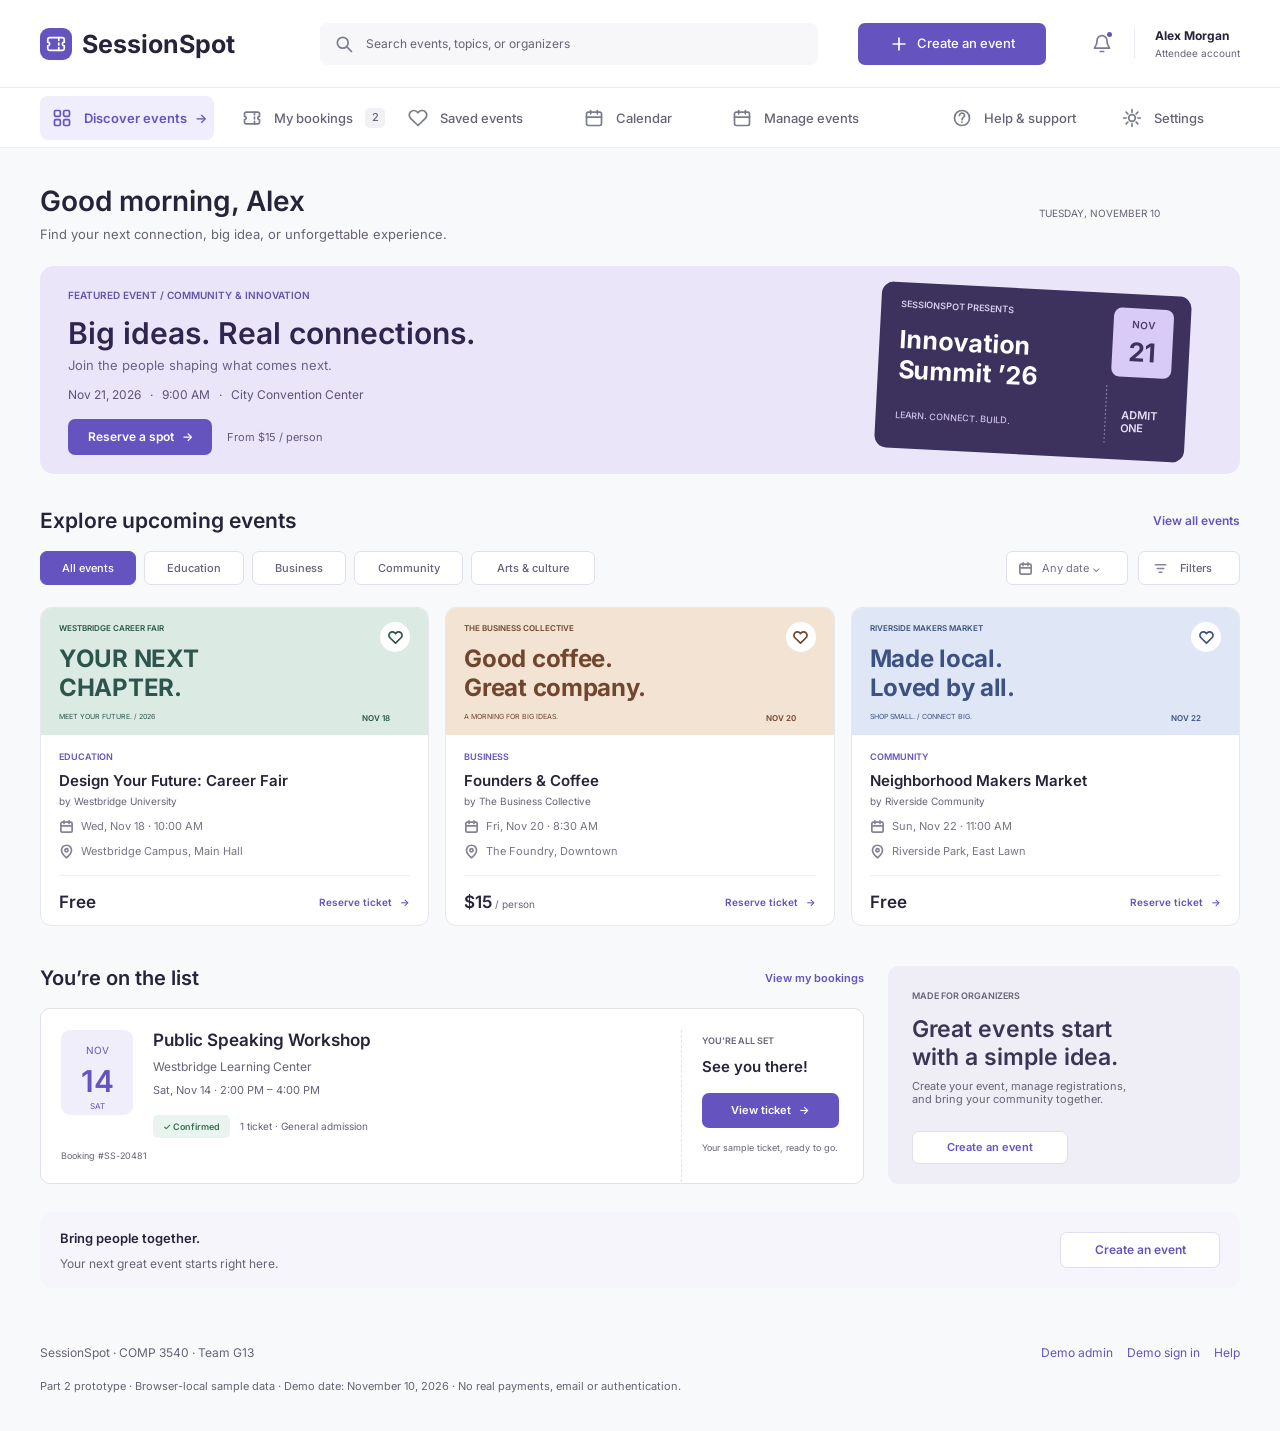
==== index.html @ a62e7b7b "Initial SessionSpot UI and backend development" ====
<!doctype html>
<html lang="en">
  <head>
    <meta charset="utf-8" />
    <meta name="viewport" content="width=device-width, initial-scale=1" />
    <meta
      name="description"
      content="SessionSpot — discover events and try a browser-local university ticket booking prototype."
    />
    <title>Discover events | SessionSpot</title>
    <link rel="icon" type="image/svg+xml" href="assets/icon.svg" />
    <link
      rel="preload"
      href="assets/fonts/InterVariable.ttf"
      as="font"
      type="font/ttf"
      crossorigin
    />
    <link rel="stylesheet" href="css/style.css" />
    <link rel="stylesheet" href="css/figma.css?v=b4d6a79280" />
    <script defer src="js/form-guard.js?v=d79fb3a354"></script>
    <script type="module" src="js/app.js?v=08b46b5db8"></script>
  </head>
  <body data-figma-node="2:2" data-page="index">
    <a class="skip" href="#main">Skip to main content</a>
    <header class="topbar discover-header">
      <a class="logo" href="index.html" aria-label="SessionSpot home"
        ><span class="brand-tile"
          ><img
            src="assets/figma/e0a44.svg"
            alt=""
            width="22"
            height="22" /></span
        >SessionSpot</a
      >
      <form class="searchbox" action="index.html" role="search">
        <img
          class="icon figma-icon"
          src="assets/figma/db137.svg"
          alt=""
          width="20"
          height="20"
          aria-hidden="true"
        /><label class="sr-only" for="global-search"
          >Search events, topics, or organizers</label
        ><input
          id="global-search"
          name="q"
          type="search"
          placeholder="Search events, topics, or organizers"
        /><button class="sr-only" type="submit">Search events</button>
      </form>
      <div class="top-actions">
        <a class="btn" href="create-event.html"
          ><img
            class="icon figma-icon"
            src="assets/figma/8f002.svg"
            alt=""
            width="20"
            height="20"
            aria-hidden="true"
          />Create an event</a
        ><button
          class="icon-btn"
          type="button"
          data-notifications
          aria-label="Notifications"
        >
          <img
            class="icon figma-icon"
            src="assets/figma/16298.svg"
            alt=""
            width="20"
            height="20"
            aria-hidden="true"
          /></button
        ><a class="account" href="profile.html"
          ><span class="avatar" aria-hidden="true">AM</span
          ><span class="account-text"
            ><strong data-profile-name>Alex Morgan</strong
            ><small>Personal account</small></span
          ><span class="sr-only">My profile</span></a
        >
      </div>
    </header>
    <nav class="discover-nav" aria-label="Main navigation">
      <a class="nav-link active" href="index.html" aria-current="page"
        ><img
          class="icon figma-icon"
          src="assets/figma/12b0c.svg"
          alt=""
          width="20"
          height="20"
          aria-hidden="true"
        /><span
          >Discover events
          <span class="direction-arrow" aria-hidden="true">→</span></span
        ></a
      ><a class="nav-link" href="my-bookings.html"
        ><img
          class="icon figma-icon"
          src="assets/figma/bbef8.svg"
          alt=""
          width="20"
          height="20"
          aria-hidden="true"
        /><span>My bookings</span
        ><span class="badge" data-booking-count>2</span></a
      ><a class="nav-link" href="index.html?view=saved"
        ><img
          class="icon figma-icon"
          src="assets/figma/31764.svg"
          alt=""
          width="20"
          height="20"
          aria-hidden="true"
        /><span>Saved events</span></a
      ><a class="nav-link" href="index.html?view=calendar"
        ><img
          class="icon figma-icon"
          src="assets/figma/52c20.svg"
          alt=""
          width="20"
          height="20"
          aria-hidden="true"
        /><span>Calendar</span></a
      ><a class="nav-link" href="dashboard.html"
        ><img
          class="icon figma-icon"
          src="assets/figma/52c20.svg"
          alt=""
          width="20"
          height="20"
          aria-hidden="true"
        /><span>Manage events</span></a
      ><span class="push"></span
      ><a class="nav-link" href="help.html"
        ><img
          class="icon figma-icon"
          src="assets/figma/ae7b9.svg"
          alt=""
          width="20"
          height="20"
          aria-hidden="true"
        /><span>Help & support</span></a
      ><a class="nav-link" href="profile.html"
        ><img
          class="icon figma-icon"
          src="assets/figma/98517.svg"
          alt=""
          width="20"
          height="20"
          aria-hidden="true"
        /><span>Settings</span></a
      >
    </nav>
    <main id="main" tabindex="-1" class="discover-main">
      <div class="row between greeting">
        <div>
          <h1>Good morning, <span data-first-name>Alex</span></h1>
          <p class="subtitle">
            Find your next connection, big idea, or unforgettable experience.
          </p>
        </div>
        <span class="greeting-date">Tuesday, November 10</span>
      </div>
      <section class="feature" aria-labelledby="featured-heading">
        <div>
          <div class="eyebrow">Featured event / Community & innovation</div>
          <h2 id="featured-heading">Big ideas. Real connections.</h2>
          <p>Join the people shaping what comes next.</p>
          <p class="feature-meta">
            Nov 21, 2026 &nbsp; · &nbsp; 9:00 AM &nbsp; · &nbsp; City Convention
            Center
          </p>
          <div class="row">
            <a class="btn" href="reserve.html?event=summit"
              >Reserve a spot
              <span class="direction-arrow" aria-hidden="true">→</span></a
            ><span class="small muted">From $15 / person</span>
          </div>
        </div>
        <div
          class="ticket-art"
          role="img"
          aria-label="Illustrated Innovation Summit ticket, November 21"
        >
          <div class="art-label">SESSIONSPOT PRESENTS</div>
          <h3>Innovation<br />Summit ’26</h3>
          <div class="date-block">NOV<strong>21</strong></div>
          <div class="art-footer">LEARN. CONNECT. BUILD.</div>
          <div class="admit">ADMIT<br />ONE</div>
        </div>
      </section>
      <section id="explore" aria-labelledby="explore-heading">
        <div class="section-heading">
          <h2 id="explore-heading">Explore upcoming events</h2>
          <button class="text-button" type="button" id="view-all-events">
            View all events
          </button>
        </div>
        <div class="filterbar">
          <div class="pills" role="group" aria-label="Event category">
            <button
              class="pill active"
              type="button"
              data-category=""
              aria-pressed="true"
            >
              All events</button
            ><button
              class="pill"
              type="button"
              data-category="Education"
              aria-pressed="false"
            >
              Education</button
            ><button
              class="pill"
              type="button"
              data-category="Business"
              aria-pressed="false"
            >
              Business</button
            ><button
              class="pill"
              type="button"
              data-category="Community"
              aria-pressed="false"
            >
              Community</button
            ><button
              class="pill"
              type="button"
              data-category="Arts & culture"
              aria-pressed="false"
            >
              Arts & culture
            </button>
          </div>
          <div class="right">
            <label class="date-wrap"
              ><img
                class="icon figma-icon"
                src="assets/figma/8cd04.svg"
                alt=""
                width="15"
                height="15"
                aria-hidden="true" /><span
                class="date-display"
                aria-hidden="true"
                >Any date ⌄</span
              ><span class="sr-only">Event date</span
              ><input
                class="date-filter"
                type="date"
                id="event-date"
                aria-label="Event date" /></label
            ><button
              class="pill row"
              id="filter-toggle"
              type="button"
              aria-expanded="false"
              aria-controls="extra-filters"
            >
              <img
                class="icon figma-icon"
                src="assets/figma/96e02.svg"
                alt=""
                width="15"
                height="15"
                aria-hidden="true"
              />Filters
            </button>
          </div>
        </div>
        <div id="extra-filters" class="notice row between" hidden>
          <label class="row small"
            >Price<select id="price-filter" class="filter-select">
              <option value="all">Any price</option>
              <option value="free">Free events</option>
              <option value="paid">Paid events</option>
            </select></label
          ><button type="button" class="text-button" id="reset-filters">
            Reset filters
          </button>
        </div>
        <p
          id="results-count"
          class="sr-only"
          role="status"
          aria-live="polite"
        ></p>
        <div class="event-grid" id="event-grid"></div>
        <div class="empty card" id="events-empty" hidden>
          <h3>No events found</h3>
          <p>Try another search, date or category.</p>
          <button class="btn secondary" id="empty-reset" type="button">
            Reset filters
          </button>
        </div>
      </section>
      <div class="discovery-bottom">
        <section>
          <div class="section-heading">
            <h2>You’re on the list</h2>
            <a href="my-bookings.html">View my bookings</a>
          </div>
          <div id="booking-preview"></div>
        </section>
        <aside class="organizer-cta">
          <div class="eyebrow">Made for organizers</div>
          <h2>Great events start<br />with a simple idea.</h2>
          <p>
            Create your event, manage registrations,<br />and bring your
            community together.
          </p>
          <a class="btn secondary" href="create-event.html">Create an event</a>
        </aside>
      </div>
      <div class="bottom-banner">
        <div>
          <h3>Bring people together.</h3>
          <p>Your next great event starts right here.</p>
        </div>
        <a class="btn secondary" href="create-event.html">Create an event</a>
      </div>
      <footer class="page-footer">
        <div class="row between">
          <span>SessionSpot · COMP 3540 · Team G13</span
          ><span
            ><a href="admin.html">Demo admin</a
            ><a href="login.html">Demo sign in</a
            ><a href="help.html">Help</a></span
          >
        </div>
        <p class="prototype">
          Part 2 prototype · Browser-local sample data · Demo date: November 10,
          2026 · No real payments, email or authentication.
        </p>
      </footer>
    </main>
    <noscript
      ><p class="noscript">
        Enable JavaScript to use the sample event and booking interactions. Page
        navigation remains available.
      </p></noscript
    >
    <div class="toast" id="toast" role="status" aria-live="polite" hidden></div>
    <dialog class="dialog" id="action-dialog" aria-labelledby="dialog-title">
      <h2 id="dialog-title"></h2>
      <p id="dialog-message"></p>
      <div class="row">
        <button class="btn secondary" type="button" id="dialog-dismiss">
          Keep it</button
        ><button class="btn" type="button" id="dialog-confirm">Continue</button>
      </div>
    </dialog>
  </body>
</html>
---- css/style.css ----
/* SessionSpot base and responsive components. Exact Figma refinements: figma.css. */
:root {
  --plum: #3d315d;
  --primary: #6554c0;
  --primary-dark: #5140aa;
  --lavender: #eeeafa;
  --lavender-light: #f6f3fc;
  --bg: #f8f9fa;
  --surface: #fff;
  --text: #25243b;
  --muted: #716c81;
  --border: #e2deec;
  --success: #327552;
  --success-bg: #eaf4ef;
  --danger: #b7445a;
  --radius: 10px;
  --sidebar: 224px;
  --shadow: 0 2px 8px #30234504;
  --space: 24px;
  --font: Inter, Arial, Helvetica, sans-serif;
}
* {
  box-sizing: border-box;
}
html {
  scroll-behavior: smooth;
}
body {
  margin: 0;
  background: var(--bg);
  color: var(--text);
  font: 16px/1.5 var(--font);
}
button,
input,
select,
textarea {
  font: inherit;
}
button,
a,
input,
select,
textarea {
  -webkit-tap-highlight-color: transparent;
}
a {
  color: var(--primary);
  text-decoration: none;
}
a:hover {
  text-decoration: underline;
}
button {
  cursor: pointer;
}
button:disabled {
  cursor: not-allowed;
  opacity: 0.48;
}
button:focus-visible,
a:focus-visible,
input:focus-visible,
select:focus-visible,
textarea:focus-visible,
summary:focus-visible {
  outline: 3px solid #9788df;
  outline-offset: 3px;
}
button {
  color: inherit;
}
h1,
h2,
h3,
p {
  margin-top: 0;
}
h1 {
  font-size: 30px;
  line-height: 1.22;
  letter-spacing: -0.55px;
  margin-bottom: 8px;
}
h2 {
  font-size: 21px;
  line-height: 1.3;
  letter-spacing: -0.3px;
  margin-bottom: 6px;
}
h3 {
  font-size: 17px;
  line-height: 1.35;
  margin-bottom: 6px;
}
p {
  margin-bottom: 16px;
}
small,
.small {
  font-size: 12px;
}
.muted,
.subtitle {
  color: var(--muted);
}
.subtitle {
  font-size: 14px;
  margin: 0;
}
.eyebrow {
  font-size: 10px;
  font-weight: 600;
  text-transform: uppercase;
  line-height: 1.3;
}
.stack {
  display: grid;
  gap: 20px;
}
.row {
  display: flex;
  align-items: center;
  gap: 12px;
}
.between {
  justify-content: space-between;
}
.grow {
  flex: 1;
  min-width: 0;
}
.icon {
  display: inline-block;
  vertical-align: middle;
  flex-shrink: 0;
  fill: none;
  stroke: currentColor;
  stroke-width: 1.7;
  stroke-linecap: round;
  stroke-linejoin: round;
}
.logo {
  display: inline-flex;
  align-items: center;
  gap: 10px;
  color: var(--text);
  font-size: 26px;
  font-weight: 700;
  letter-spacing: -0.8px;
  white-space: nowrap;
}
.logo:hover {
  text-decoration: none;
}
.logo > img {
  width: 34px;
  height: 34px;
}
.btn {
  display: inline-flex;
  justify-content: center;
  align-items: center;
  gap: 8px;
  padding: 11px 20px;
  min-height: 42px;
  border: 1px solid transparent;
  border-radius: 7px;
  background: var(--primary);
  color: white;
  text-decoration: none;
  font-size: 13px;
  font-weight: 600;
  line-height: 1.4;
}
.btn:hover {
  background: var(--primary-dark);
  text-decoration: none;
}
.btn.secondary {
  color: var(--primary);
  background: white;
  border-color: var(--border);
}
.btn.secondary:hover {
  background: var(--lavender-light);
}
.btn.ghost {
  background: transparent;
  color: var(--primary);
}
.btn.danger {
  background: var(--danger);
}
.btn.wide {
  width: 100%;
}
.btn.sm {
  min-height: 36px;
  padding: 8px 14px;
  font-size: 12px;
}
.text-button {
  border: 0;
  padding: 0;
  background: transparent;
  color: var(--primary);
  font-size: 13px;
  font-weight: 600;
}
.text-button:hover {
  text-decoration: underline;
}
.text-button.danger {
  color: var(--danger);
}
.icon-btn {
  display: inline-grid;
  place-items: center;
  min-width: 38px;
  min-height: 38px;
  background: transparent;
  border: 1px solid transparent;
  border-radius: 6px;
  color: var(--muted);
}
.icon-btn:hover {
  background: var(--lavender);
}
.card {
  background: var(--surface);
  border: 1px solid var(--border);
  border-radius: var(--radius);
  box-shadow: var(--shadow);
  min-width: 0;
}
.card-pad {
  padding: 24px;
}
.divider {
  border: 0;
  border-top: 1px solid var(--border);
  margin: 24px 0;
}
.chip,
.status {
  display: inline-flex;
  align-items: center;
  gap: 5px;
  border-radius: 5px;
  padding: 5px 11px;
  font-size: 11px;
  font-weight: 600;
}
.status {
  background: var(--success-bg);
  color: var(--success);
}
.status.cancelled,
.status.unavailable {
  background: #faedf0;
  color: var(--danger);
}
.status.draft {
  background: var(--lavender);
  color: var(--primary);
}
.badge {
  background: #f0eff5;
  border-radius: 5px;
  padding: 2px 6px;
  font-size: 11px;
}
.skip {
  position: fixed;
  top: -60px;
  left: 12px;
  background: white;
  padding: 12px;
  z-index: 100;
}
.skip:focus {
  top: 10px;
}
.sr-only {
  position: absolute;
  width: 1px;
  height: 1px;
  overflow: hidden;
  clip: rect(0, 0, 0, 0);
  white-space: nowrap;
}
.empty {
  padding: 40px 20px;
  text-align: center;
  color: var(--muted);
}
[hidden] {
  display: none !important;
}
.prototype {
  font-size: 11px;
  color: var(--muted);
  padding: 16px 0 0;
  margin: 0;
}
.page-footer {
  padding: 24px 0 4px;
  font-size: 12px;
  color: var(--muted);
}
.page-footer a {
  margin-left: 14px;
}
.notice {
  padding: 16px 20px;
  border-radius: 8px;
  background: var(--lavender);
  font-size: 13px;
  color: #574873;
}
.notice.success {
  background: var(--success-bg);
  color: var(--success);
}
.feedback {
  font-size: 13px;
  margin: 12px 0 0;
  color: var(--danger);
}
.feedback:empty {
  display: none;
}
.feedback.success {
  color: var(--success);
}
.toast {
  position: fixed;
  bottom: 24px;
  left: 50%;
  transform: translateX(-50%);
  z-index: 50;
  background: var(--plum);
  color: #fff;
  box-shadow: 0 5px 25px #29203a30;
  padding: 14px 24px;
  border-radius: 8px;
  font-size: 14px;
  max-width: calc(100% - 32px);
  width: max-content;
}
.field {
  display: grid;
  gap: 8px;
  font-size: 13px;
  font-weight: 500;
}
.field input,
.field select,
.field textarea,
input.search,
input.date-filter,
select.filter-select {
  width: 100%;
  min-width: 0;
  border: 1px solid var(--border);
  border-radius: 7px;
  background: white;
  color: var(--text);
  padding: 12px 14px;
  min-height: 45px;
  font-size: 14px;
  line-height: 1.5;
}
.field textarea {
  resize: vertical;
  min-height: 100px;
}
input::placeholder,
textarea::placeholder {
  color: #858296;
  opacity: 1;
}
.field input[aria-invalid="true"] {
  border-color: var(--danger);
}
.field .hint {
  font-size: 12px;
  color: var(--muted);
  font-weight: 400;
}
.form-grid {
  display: grid;
  grid-template-columns: 1fr 1fr;
  gap: 20px 16px;
}
.full {
  grid-column: 1/-1;
}
.check-label {
  display: flex;
  align-items: flex-start;
  gap: 10px;
  color: var(--muted);
  font-size: 13px;
}
.check-label input {
  width: 16px;
  height: 16px;
  flex-shrink: 0;
  accent-color: var(--primary);
  margin: 3px 0 0;
}
.searchbox {
  display: flex;
  align-items: center;
  gap: 10px;
  background: #f7f7fa;
  border-radius: 8px;
  padding: 0 16px;
  color: #8a879a;
  min-width: 0;
}
.searchbox input {
  border: 0;
  outline: 0;
  background: transparent;
  min-width: 0;
  width: 100%;
  height: 44px;
  font-size: 13px;
  color: var(--text);
}
.searchbox:focus-within {
  outline: 2px solid #9788df;
}
.account {
  display: flex;
  gap: 12px;
  align-items: center;
  color: var(--text);
  border-left: 1px solid var(--border);
  padding-left: 20px;
  line-height: 1.5;
  font-size: 12px;
  white-space: nowrap;
}
.account small {
  display: block;
  color: var(--muted);
  font-size: 10px;
}
.account:hover {
  text-decoration: none;
}
.avatar {
  display: none;
  width: 32px;
  height: 32px;
  border-radius: 50%;
  background: var(--lavender);
  color: var(--primary);
  place-items: center;
  font-size: 12px;
  font-weight: 700;
}
.topbar {
  height: 88px;
  background: white;
  border-bottom: 1px solid #efedf4;
  display: flex;
  align-items: center;
  gap: 24px;
  padding: 0 40px;
}
.topbar .searchbox {
  max-width: 610px;
  flex: 1;
  margin: 0 auto;
}
.topbar .top-title {
  font-size: 17px;
  font-weight: 600;
  min-width: 248px;
}
.topbar .top-actions {
  display: flex;
  align-items: center;
  gap: 24px;
}
.discover-header .logo {
  margin-right: 50px;
}
.discover-nav {
  height: 62px;
  display: flex;
  align-items: center;
  gap: 16px;
  background: white;
  padding: 0 40px;
  border-bottom: 1px solid #efedf4;
}
.nav-link {
  display: flex;
  align-items: center;
  gap: 12px;
  color: var(--muted);
  font-size: 14px;
  padding: 12px 14px;
  border-radius: 8px;
  white-space: nowrap;
}
.nav-link:hover {
  background: var(--lavender-light);
  text-decoration: none;
}
.nav-link.active {
  background: #f0ecfc;
  color: var(--primary);
  font-weight: 600;
}
.discover-nav .push {
  margin-left: auto;
}
.discover-main {
  padding: 36px 40px 28px;
  max-width: 1600px;
  margin: auto;
}
.greeting-date {
  font-size: 10px;
  color: var(--muted);
  text-transform: uppercase;
}
.greeting {
  margin-bottom: 24px;
}
.feature {
  border-radius: 14px;
  background: #ebe5fa;
  min-height: 212px;
  display: grid;
  grid-template-columns: 1fr 330px;
  gap: 36px;
  padding: 24px 28px;
  align-items: center;
  margin-bottom: 34px;
}
.feature h2 {
  font-size: 30px;
  margin: 14px 0 4px;
  color: var(--plum);
}
.feature .eyebrow {
  color: var(--primary);
}
.feature p {
  font-size: 14px;
  color: #7c7293;
  margin-bottom: 12px;
}
.feature .feature-meta {
  font-size: 13px;
  margin-bottom: 14px;
}
.ticket-art {
  position: relative;
  background: var(--plum);
  color: white;
  padding: 18px 20px;
  border-radius: 13px;
  transform: rotate(3deg);
  min-height: 164px;
  overflow: hidden;
}
.ticket-art .art-label {
  font-size: 9px;
  color: #dbd1f0;
}
.ticket-art h3 {
  font-size: 27px;
  line-height: 1.1;
  font-weight: 700;
  font-style: italic;
  margin: 15px 68px 24px 0;
}
.ticket-art .art-footer {
  font-size: 8px;
  color: #d6cbe7;
}
.ticket-art .date-block {
  position: absolute;
  right: 17px;
  top: 16px;
  background: #dfd0f8;
  color: var(--plum);
  width: 60px;
  height: 70px;
  border-radius: 8px;
  text-align: center;
  padding: 8px 0;
  font-size: 10px;
}
.date-block strong {
  display: block;
  font-size: 28px;
  line-height: 1.3;
}
.ticket-art .admit {
  position: absolute;
  right: 20px;
  bottom: 14px;
  font-size: 10px;
  line-height: 1.2;
  border-left: 1px dashed #8e7ca9;
  padding: 10px 0 0 14px;
}
.section-heading {
  display: flex;
  align-items: center;
  justify-content: space-between;
  gap: 16px;
  margin: 0 0 18px;
}
.section-heading h2 {
  margin: 0;
}
.section-heading a {
  font-size: 12px;
  font-weight: 600;
}
.filterbar {
  display: flex;
  gap: 12px;
  align-items: center;
  flex-wrap: wrap;
  margin-bottom: 22px;
}
.pills {
  display: flex;
  gap: 8px;
  flex-wrap: wrap;
}
.pill {
  background: white;
  border: 1px solid var(--border);
  border-radius: 6px;
  min-height: 36px;
  padding: 8px 15px;
  color: var(--muted);
  font-size: 12px;
}
.pill.active,
.pill[aria-selected="true"],
.pill[aria-pressed="true"] {
  background: var(--primary);
  border-color: var(--primary);
  color: #fff;
}
.filterbar .right {
  margin-left: auto;
  display: flex;
  gap: 10px;
  align-items: center;
}
.date-wrap {
  display: flex;
  align-items: center;
  gap: 8px;
  background: white;
  border: 1px solid var(--border);
  padding: 0 10px;
  border-radius: 6px;
  min-height: 36px;
  color: var(--muted);
}
input.date-filter {
  border: 0;
  padding: 6px 0;
  min-height: 32px;
  width: 125px;
  font-size: 12px;
  color: var(--muted);
}
.event-grid {
  display: grid;
  grid-template-columns: repeat(3, minmax(0, 1fr));
  gap: 16px;
}
.event-card {
  overflow: hidden;
}
.poster {
  position: relative;
  min-height: 128px;
  padding: 16px 18px;
  color: #34594f;
  background: #dcebe5;
}
.poster.peach {
  background: #f3e3d3;
  color: #754b34;
}
.poster.blue {
  background: #dfe6f5;
  color: #3e568a;
}
.poster.plum {
  background: var(--plum);
  color: white;
}
.poster.lavender {
  background: #eee9fa;
  color: var(--plum);
}
.poster .eyebrow {
  font-size: 8px;
  margin-bottom: 12px;
}
.poster h3 {
  font-size: 24px;
  line-height: 1.15;
  letter-spacing: -0.3px;
  margin: 0 0 14px;
}
.poster .poster-footer {
  font-size: 7px;
  display: flex;
  justify-content: space-between;
  gap: 20px;
  margin-right: 20px;
}
.save-event {
  position: absolute;
  right: 16px;
  top: 14px;
  background: white;
  border: 0;
  display: grid;
  place-items: center;
  border-radius: 50%;
  width: 31px;
  height: 31px;
  min-height: 31px;
  color: inherit;
}
.save-event[aria-pressed="true"] {
  color: var(--primary);
  background: #e9ddff;
}
.event-body {
  padding: 16px 18px;
}
.category {
  font-size: 9px;
  text-transform: uppercase;
  font-weight: 600;
  color: var(--primary);
  margin-bottom: 8px;
}
.event-body h3 {
  font-size: 16px;
  margin-bottom: 4px;
}
.event-body .byline {
  font-size: 11px;
  color: var(--muted);
  margin: 0 0 12px;
}
.meta {
  display: flex;
  align-items: center;
  gap: 8px;
  font-size: 12px;
  color: var(--muted);
  margin: 8px 0;
}
.meta svg.icon {
  width: 16px;
  height: 16px;
}
.event-bottom {
  border-top: 1px solid #f0edf5;
  margin-top: 16px;
  padding-top: 12px;
  display: flex;
  align-items: center;
  justify-content: space-between;
  gap: 10px;
}
.event-bottom strong {
  font-size: 18px;
}
.event-bottom span {
  font-size: 10px;
  color: var(--muted);
}
.event-bottom a {
  font-size: 11px;
  font-weight: 600;
}
.discovery-bottom {
  display: grid;
  grid-template-columns: 2.3fr 1fr;
  gap: 24px;
  margin-top: 40px;
}
.booking-preview {
  display: flex;
  align-items: center;
  gap: 20px;
  padding: 22px 20px;
  min-height: 176px;
}
.calendar-tile {
  background: var(--lavender);
  border-radius: 9px;
  min-width: 72px;
  text-align: center;
  padding: 12px 10px;
  color: var(--primary);
  font-size: 10px;
}
.calendar-tile strong {
  font-size: 32px;
  line-height: 1.2;
  display: block;
  margin: 4px 0;
}
.preview-main {
  flex: 1;
}
.preview-main h3 {
  font-size: 18px;
}
.preview-main .meta {
  margin: 6px 0 14px;
}
.preview-cta {
  border-left: 1px dashed var(--border);
  padding-left: 22px;
  min-width: 160px;
}
.preview-cta h3 {
  font-size: 15px;
  margin: 10px 0 16px;
}
.organizer-cta {
  padding: 24px;
  background: #eeebf7;
  border-radius: 12px;
  color: var(--plum);
}
.organizer-cta h2 {
  font-size: 24px;
  margin: 16px 0 8px;
}
.organizer-cta p {
  font-size: 12px;
  color: var(--muted);
  line-height: 1.4;
}
.organizer-cta .btn {
  margin-top: 10px;
}
.bottom-banner {
  display: flex;
  justify-content: space-between;
  align-items: center;
  gap: 24px;
  padding: 20px;
  background: var(--lavender-light);
  border-radius: 10px;
  margin-top: 28px;
}
.bottom-banner p {
  margin: 5px 0 0;
  font-size: 13px;
  color: var(--muted);
}
.bottom-banner h3 {
  font-size: 14px;
  margin: 0;
}
/* Workspace shell */
.sidebar {
  position: fixed;
  left: 0;
  top: 0;
  bottom: 0;
  width: var(--sidebar);
  background: white;
  border-right: 1px solid #efedf4;
  z-index: 30;
  display: flex;
  flex-direction: column;
  padding: 28px 16px 30px;
  overflow-y: auto;
}
.sidebar .logo {
  margin: 0 8px 44px;
  font-size: 25px;
}
.nav-label {
  font-size: 10px;
  text-transform: uppercase;
  color: var(--muted);
  margin: 0 8px 16px;
}
.side-nav {
  display: grid;
  gap: 5px;
}
.sidebar .nav-link {
  font-size: 14px;
  min-height: 46px;
  padding: 12px 14px;
}
.sidebar .nav-link .badge {
  margin-left: auto;
}
.organizer-label {
  margin-top: 50px;
}
.sidebar-spacer {
  flex: 1;
  min-height: 40px;
}
.side-promo {
  background: var(--lavender-light);
  padding: 20px 16px;
  border-radius: 12px;
  margin-bottom: 26px;
}
.side-promo h3 {
  font-size: 13px;
  margin-bottom: 10px;
}
.side-promo p {
  font-size: 12px;
  line-height: 1.25;
  color: var(--muted);
}
.side-promo .btn {
  width: 100%;
  padding: 9px 8px;
  font-size: 12px;
}
.side-bottom {
  display: grid;
  gap: 4px;
}
.workspace {
  margin-left: var(--sidebar);
}
.workspace .topbar {
  padding: 0 40px;
}
.workspace .topbar .searchbox {
  max-width: 430px;
}
.workspace-main {
  padding: 34px 40px 28px;
  max-width: 1500px;
  margin: 0 auto;
}
.page-heading {
  display: flex;
  align-items: flex-start;
  justify-content: space-between;
  gap: 20px;
  margin-bottom: 30px;
}
.back-link {
  font-size: 13px;
  display: inline-flex;
  gap: 6px;
  align-items: center;
  margin-bottom: 22px;
}
.back-link .icon {
  width: 14px;
}
.page-heading .btn {
  margin-top: 2px;
}
.menu-toggle,
.drawer-close,
.drawer-backdrop {
  display: none;
}
.stepper {
  display: grid;
  grid-template-columns: 1fr 1fr 1fr;
  gap: 10px;
  background: #efebf9;
  border-radius: 8px;
  padding: 17px 20px;
  margin: -6px 0 24px;
  font-size: 12px;
  color: var(--muted);
}
.stepper .current {
  color: var(--primary);
  font-weight: 600;
}
.stepper span {
  display: flex;
  gap: 10px;
  align-items: center;
}
.stepper .icon {
  margin-left: auto;
  width: 14px;
}
.two-col {
  display: grid;
  grid-template-columns: minmax(0, 1.73fr) minmax(300px, 1fr);
  gap: 24px;
  align-items: start;
}
.card-heading {
  margin-bottom: 24px;
}
.card-heading h2 {
  font-size: 19px;
}
.card-heading p {
  font-size: 13px;
  color: var(--muted);
  margin-bottom: 0;
}
.ticket-options {
  display: grid;
  gap: 6px;
}
.ticket-row {
  display: grid;
  grid-template-columns: 1fr 58px 118px;
  align-items: center;
  gap: 12px;
  padding: 14px;
  border-radius: 8px;
}
.ticket-row.chosen {
  background: var(--lavender-light);
}
.ticket-name {
  font-size: 14px;
  font-weight: 600;
}
.ticket-desc {
  font-size: 11px;
  color: var(--muted);
  margin: 4px 0 0;
}
.ticket-price {
  font-size: 16px;
  font-weight: 600;
}
.quantity {
  display: flex;
  border: 1px solid var(--border);
  border-radius: 6px;
  background: white;
  height: 36px;
  align-items: center;
  padding: 0 3px;
}
.quantity button {
  border: 0;
  background: transparent;
  color: var(--primary);
  width: 32px;
  height: 34px;
  padding: 0;
  font-size: 16px;
}
.quantity input {
  border: 0;
  background: transparent;
  min-width: 0;
  width: 40px;
  text-align: center;
  font-size: 13px;
  color: var(--primary);
  appearance: textfield;
  -moz-appearance: textfield;
  padding: 0;
}
.quantity input::-webkit-inner-spin-button,
.quantity input::-webkit-outer-spin-button {
  -webkit-appearance: none;
  margin: 0;
}
.ticket-summary {
  overflow: hidden;
}
.summary-cover {
  background: var(--plum);
  color: white;
  padding: 24px;
  min-height: 152px;
}
.summary-cover .eyebrow {
  color: #dacfea;
  font-size: 9px;
}
.summary-cover h2 {
  font-size: 26px;
  margin: 18px 0 28px;
}
.summary-cover p {
  font-size: 9px;
  color: #ddd3ef;
  margin: 0;
}
.summary-content {
  padding: 24px;
}
.summary-content > strong {
  font-size: 14px;
}
.summary-content > .muted {
  font-size: 13px;
  margin: 6px 0;
}
.order-summary {
  font-size: 13px;
}
.order-line {
  display: flex;
  justify-content: space-between;
  align-items: flex-start;
  gap: 14px;
  margin: 12px 0;
  color: var(--muted);
}
.order-line span:last-child {
  color: var(--text);
  text-align: right;
}
.total-line {
  display: flex;
  align-items: center;
  justify-content: space-between;
  border-top: 1px solid var(--border);
  padding-top: 20px;
  margin: 18px 0;
  font-size: 20px;
  font-weight: 600;
}
.payment-note {
  font-size: 11px;
  color: #7a6c91;
  background: var(--lavender-light);
  padding: 15px;
  border-radius: 7px;
  margin: 0 0 22px;
}
.summary-legal {
  font-size: 10px;
  text-align: center;
  color: var(--muted);
  margin: 20px 0 0;
}
.policy {
  font-size: 13px;
  padding: 20px;
}
.policy p {
  font-size: 13px;
  line-height: 1.3;
  color: #81738f;
  margin: 10px 0 0;
}
.contact-link {
  font-size: 13px;
  display: block;
  margin: 28px 20px;
}
.metrics {
  display: grid;
  grid-template-columns: repeat(4, minmax(0, 1fr));
  gap: 24px;
  margin-bottom: 24px;
}
.metric {
  padding: 18px 20px;
}
.metric p {
  font-size: 13px;
  color: var(--muted);
  margin: 0 0 8px;
}
.metric strong {
  font-size: 32px;
  display: block;
  line-height: 1.2;
  margin-bottom: 12px;
}
.metric small {
  font-size: 11px;
  color: var(--muted);
}
.chart-card {
  padding: 24px;
  min-height: 286px;
}
.chart-heading {
  display: flex;
  justify-content: space-between;
  gap: 16px;
}
.chart-heading h2 {
  font-size: 19px;
}
.chart-heading p {
  font-size: 12px;
  color: var(--muted);
}
.bar-chart {
  display: flex;
  align-items: flex-end;
  gap: 24px;
  height: 182px;
  border-bottom: 1px solid var(--border);
  padding: 20px 20px 24px 44px;
  position: relative;
  background: repeating-linear-gradient(
    to top,
    transparent 0,
    transparent 45px,
    #f1eef8 46px,
    #f1eef8 47px
  );
}
.chart-column {
  height: 100%;
  flex: 1;
  display: flex;
  align-items: center;
  justify-content: flex-end;
  flex-direction: column;
  gap: 5px;
  position: relative;
}
.chart-column .bar {
  width: 100%;
  max-width: 38px;
  background: #d9d0ef;
  border-radius: 5px 5px 0 0;
  height: var(--height);
  min-height: 4px;
}
.chart-column:last-child .bar {
  background: var(--primary);
}
.chart-column .bar-value {
  font-size: 10px;
  color: var(--primary);
}
.chart-column .bar-date {
  position: absolute;
  bottom: -22px;
  font-size: 9px;
  color: var(--muted);
  white-space: nowrap;
}
.chart-scale {
  position: absolute;
  left: 0;
  top: 16px;
  bottom: 24px;
  display: flex;
  flex-direction: column;
  justify-content: space-between;
  font-size: 9px;
  color: var(--muted);
}
.up-next {
  background: #eee9f9;
  border-radius: 10px;
  padding: 24px;
  min-height: 286px;
  color: var(--plum);
}
.up-next h2 {
  font-size: 25px;
  margin: 18px 0 10px;
}
.up-next p {
  font-size: 13px;
  color: #7c7093;
  margin: 6px 0;
}
.up-next .capacity {
  margin: 22px 0 18px;
  font-size: 13px;
}
.progress-track {
  height: 6px;
  border-radius: 3px;
  background: #ded6ef;
  margin-top: 10px;
  overflow: hidden;
}
.progress-track span {
  display: block;
  background: #9680bf;
  height: 100%;
  width: var(--progress);
}
.manage-card {
  margin-top: 24px;
  overflow: hidden;
}
.table-toolbar {
  padding: 18px 24px 16px;
  display: flex;
  justify-content: space-between;
  align-items: center;
  gap: 16px;
  flex-wrap: wrap;
}
.table-toolbar h2 {
  font-size: 20px;
}
.table-search {
  width: 38%;
  min-width: 220px;
}
.table-scroll {
  overflow-x: auto;
  max-width: 100%;
}
table {
  border-collapse: collapse;
  width: 100%;
  font-size: 12px;
}
th {
  text-align: left;
  background: #f8f7fb;
  color: var(--muted);
  font-size: 9px;
  text-transform: uppercase;
  font-weight: 600;
  padding: 13px 24px;
  white-space: nowrap;
}
td {
  padding: 15px 24px;
  border-bottom: 1px solid #efedf5;
  vertical-align: middle;
}
tbody tr:last-child td {
  border-bottom: 0;
}
td strong {
  display: block;
  font-size: 12px;
}
td small {
  display: block;
  font-size: 10px;
  color: var(--muted);
  margin-top: 4px;
}
td .btn {
  white-space: nowrap;
}
td select {
  font-size: 12px;
  min-width: 112px;
  border: 1px solid var(--border);
  padding: 8px;
  border-radius: 5px;
  background: white;
  color: var(--text);
}
.tabs-toolbar {
  display: flex;
  align-items: center;
  justify-content: space-between;
  gap: 16px;
  margin: 26px 0;
}
.tabs-toolbar .search {
  max-width: 400px;
  font-size: 12px;
  min-height: 38px;
  padding: 9px 14px;
}
.booking-success {
  display: flex;
  align-items: center;
  gap: 12px;
  font-size: 13px;
}
.booking-success p {
  font-size: 12px;
  margin: 4px 0 0;
}
.booking-success .booking-ref {
  margin-left: auto;
  font-size: 11px;
  white-space: nowrap;
}
.booking-card {
  overflow: hidden;
  margin-bottom: 20px;
}
.booking-card.selected {
  border-color: #b7a6ea;
}
.booking-cover {
  padding: 16px 20px;
  background: #ebe5fa;
  display: flex;
  justify-content: space-between;
  align-items: center;
  gap: 16px;
}
.booking-cover h3 {
  font-size: 19px;
  margin: 5px 0 0;
  color: var(--plum);
}
.booking-cover .eyebrow {
  font-size: 8px;
  color: #7d6b9c;
}
.booking-card-body {
  padding: 20px;
}
.booking-card-body p {
  font-size: 13px;
  margin-bottom: 8px;
}
.booking-card-body .muted {
  font-size: 12px;
}
.booking-actions {
  display: flex;
  justify-content: space-between;
  align-items: center;
  border-top: 1px solid var(--border);
  margin-top: 18px;
  padding-top: 20px;
  font-size: 10px;
  color: var(--muted);
}
.booking-compact {
  display: flex;
  gap: 20px;
  align-items: center;
  margin-bottom: 22px;
}
.booking-compact .calendar-tile {
  min-width: 68px;
}
.booking-details h2 {
  font-size: 20px;
  margin-bottom: 16px;
}
.booking-details > h3 {
  font-size: 15px;
  margin-bottom: 28px;
}
.detail-list {
  margin: 0;
  display: grid;
  grid-template-columns: 1fr 1fr;
  gap: 18px 16px;
  font-size: 12px;
}
.detail-list dt {
  color: var(--muted);
}
.detail-list dd {
  margin: 0;
  text-align: right;
  font-size: 11px;
}
.booking-details .total-line {
  font-size: 14px;
  margin-top: 30px;
  padding-top: 22px;
}
.booking-details .total-line strong {
  font-size: 21px;
}
.booking-details .btn {
  width: 100%;
  margin: 6px 0;
  font-size: 12px;
}
.booking-details .cancel-area {
  margin-top: 20px;
  font-size: 11px;
  color: var(--muted);
}
.booking-details .cancel-area button {
  display: block;
  margin: 14px 0 20px;
}
.booking-details .cancel-area a {
  font-size: 12px;
}
.bottom-banner.bookings-banner {
  margin-top: 28px;
  padding: 22px 24px;
  background: var(--lavender);
}
.bookings-banner h3 {
  font-size: 16px;
}
.content-narrow {
  max-width: 800px;
}
.event-detail-cover .poster {
  min-height: 250px;
  padding: 32px;
}
.event-detail-cover .poster h3 {
  font-size: 44px;
}
.event-detail-cover .poster .eyebrow {
  font-size: 11px;
}
.event-detail-cover .poster-footer {
  font-size: 10px;
}
.event-description {
  line-height: 1.8;
  font-size: 15px;
}
.confirmation-mark {
  width: 54px;
  height: 54px;
  background: var(--success-bg);
  color: var(--success);
  display: grid;
  place-items: center;
  border-radius: 50%;
  margin-bottom: 20px;
}
.confirmation-mark .icon {
  width: 26px;
  height: 26px;
}
.faq details {
  padding: 18px 0;
  border-bottom: 1px solid var(--border);
  font-size: 14px;
}
.faq summary {
  cursor: pointer;
  font-weight: 600;
}
.faq details p {
  margin: 12px 0 0;
  color: var(--muted);
}
.dialog {
  border: 1px solid var(--border);
  border-radius: 12px;
  padding: 28px;
  max-width: 460px;
  width: calc(100% - 36px);
  color: var(--text);
  box-shadow: 0 20px 100px #30234525;
}
.dialog::backdrop {
  background: #241c3b66;
}
.dialog h2 {
  font-size: 22px;
}
.dialog p {
  font-size: 14px;
  color: var(--muted);
}
.dialog .row {
  justify-content: flex-end;
  margin-top: 24px;
}
.form-actions {
  display: flex;
  justify-content: flex-end;
  gap: 12px;
  margin-top: 24px;
}
.auth-layout {
  display: grid;
  grid-template-columns: 39.6% 60.4%;
  background: white;
  min-height: 1176px;
}
.auth-marketing {
  padding: 45px 48px 80px;
  background: var(--plum);
  color: white;
  display: flex;
  flex-direction: column;
}
.auth-marketing .logo {
  color: #fff;
  font-size: 30px;
}
.auth-marketing .logo > img {
  width: 34px;
  height: 34px;
}
.marketing-copy {
  margin-top: 125px;
}
.marketing-copy .eyebrow {
  font-size: 11px;
  font-weight: 400;
  color: #d8cfea;
  max-width: 200px;
}
.marketing-copy h2 {
  font-size: 50px;
  line-height: 1.16;
  letter-spacing: -1.1px;
  max-width: 450px;
  margin: 34px 0 30px;
}
.marketing-copy p {
  font-size: 17px;
  line-height: 1.25;
  color: #d8cfea;
  max-width: 350px;
}
.auth-marketing .ticket-art {
  background: transparent;
  box-shadow: none;
  max-width: 330px;
  width: 90%;
  min-height: 180px;
  margin: 125px auto 0;
  padding: 0;
  transform: rotate(3deg);
}
.auth-marketing .ticket-art h3 {
  font-size: 27px;
  margin-top: 16px;
  margin-right: 80px;
}
.auth-marketing .ticket-art .date-block {
  right: 22px;
  top: 0;
}
.auth-marketing .ticket-art .art-footer {
  margin-top: 30px;
}
.marketing-footer {
  margin-top: auto;
  padding-top: 100px;
}
.marketing-footer .eyebrow {
  font-size: 10px;
  color: #d8cfea;
  font-weight: 400;
}
.marketing-footer p {
  font-size: 14px;
  margin: 12px 0 0;
}
.auth-right {
  display: flex;
  flex-direction: column;
  min-width: 0;
  padding: 48px 11.5% 54px;
}
.auth-top {
  text-align: right;
  color: var(--muted);
  font-size: 13px;
  display: flex;
  gap: 40px;
  justify-content: flex-end;
  white-space: nowrap;
}
.auth-top a {
  font-weight: 600;
}
.auth-content {
  max-width: 486px;
  width: 100%;
  margin: 110px auto 0;
}
.auth-content h1 {
  font-size: 34px;
  letter-spacing: -0.6px;
  margin-bottom: 10px;
}
.auth-content .subtitle {
  font-size: 15px;
  margin-bottom: 30px;
}
.auth-content .stack {
  gap: 24px;
}
.auth-content .field input {
  height: 49px;
}
.auth-content .field .hint {
  font-size: 12px;
}
.auth-content .btn {
  height: 48px;
  font-size: 14px;
}
.auth-content .check-label {
  font-size: 12px;
}
.auth-content .auth-small {
  font-size: 12px;
  color: var(--muted);
  text-align: center;
  margin: 0;
}
.auth-content .auth-subsection {
  border-top: 1px solid var(--border);
  padding-top: 28px;
  margin-top: 14px;
  display: grid;
  gap: 18px;
}
.auth-content .row.between {
  font-size: 12px;
}
.auth-content .row.between a {
  font-size: 12px;
}
.auth-content.login {
  margin-top: 184px;
}
.segmented {
  display: flex;
  padding: 4px;
  background: #f5f2fb;
  border-radius: 8px;
  gap: 4px;
}
.segmented label {
  flex: 1;
  position: relative;
  cursor: pointer;
}
.segmented input {
  position: absolute;
  opacity: 0;
  width: 1px;
  height: 1px;
}
.segmented span {
  display: block;
  text-align: center;
  padding: 10px 8px;
  font-size: 14px;
  color: var(--muted);
  border-radius: 6px;
}
.segmented input:checked + span {
  background: white;
  color: var(--primary);
  font-weight: 600;
}
.segmented input:focus-visible + span {
  outline: 3px solid #9788df;
}
.segmented-fieldset {
  border: 0;
  padding: 0;
  margin: 0 0 4px;
}
.segmented-fieldset legend {
  font-size: 13px;
  margin-bottom: 10px;
}
.auth-footer {
  margin-top: auto;
  padding-top: 75px;
  font-size: 12px;
  color: var(--muted);
  display: flex;
  gap: 16px;
  align-items: center;
  justify-content: space-between;
}
.auth-footer .row {
  gap: 16px;
}
.auth-footer a {
  font-size: 12px;
  color: var(--muted);
}
.auth-content .prototype {
  font-size: 11px;
  text-align: center;
  padding-top: 0;
}
.auth-content.recovery {
  margin-top: 184px;
}
.noscript {
  padding: 24px;
  color: var(--danger);
}
/* Responsive extensions: source screenshots contain desktop frames only. */
@media (min-width: 1600px) {
  .auth-layout {
    min-height: 100vh;
  }
  .auth-right {
    padding-left: 15%;
    padding-right: 15%;
  }
}
@media (max-width: 1250px) {
  .discover-header .logo {
    margin-right: 0;
  }
  .topbar {
    gap: 20px;
    padding: 0 28px;
  }
  .topbar .top-actions {
    gap: 14px;
  }
  .discover-nav {
    gap: 5px;
    padding: 0 24px;
  }
  .discover-nav .nav-link {
    gap: 8px;
    padding: 12px 10px;
    font-size: 12px;
  }
  .discover-main {
    padding: 32px 28px;
  }
  .workspace .topbar {
    padding: 0 28px;
  }
  .workspace .topbar .top-title {
    min-width: 180px;
    font-size: 15px;
  }
  .workspace-main {
    padding: 30px 28px;
  }
  .metrics {
    gap: 16px;
  }
  .two-col {
    grid-template-columns: minmax(0, 1.5fr) minmax(280px, 1fr);
  }
  .card-pad {
    padding: 20px;
  }
  .ticket-row {
    grid-template-columns: 1fr 42px 106px;
    padding: 12px 8px;
    gap: 8px;
  }
  .quantity {
    width: 106px;
  }
  .bar-chart {
    gap: 15px;
  }
  .discovery-bottom {
    grid-template-columns: 2fr 1fr;
  }
  .preview-cta {
    min-width: 130px;
    padding-left: 16px;
  }
  .auth-right {
    padding-left: 10%;
    padding-right: 10%;
  }
  .auth-marketing {
    padding-left: 40px;
    padding-right: 40px;
  }
  .marketing-copy h2 {
    font-size: 43px;
  }
  .auth-top {
    gap: 20px;
  }
}
@media (max-width: 1050px) {
  :root {
    --sidebar: 200px;
  }
  .sidebar .logo {
    font-size: 22px;
    gap: 6px;
  }
  .sidebar .nav-link {
    font-size: 12px;
    gap: 10px;
    padding: 12px 9px;
  }
  .workspace .topbar .top-title {
    min-width: 0;
  }
  .workspace .topbar .searchbox {
    max-width: 290px;
  }
  .workspace .topbar .top-actions {
    gap: 8px;
  }
  .account {
    padding-left: 12px;
  }
  .workspace-main {
    padding: 28px 24px;
  }
  .metrics {
    gap: 12px;
  }
  .metric {
    padding: 16px;
  }
  .metric strong {
    font-size: 28px;
  }
  .two-col {
    gap: 18px;
    grid-template-columns: minmax(0, 1.3fr) minmax(255px, 1fr);
  }
  .ticket-row {
    grid-template-columns: 1fr 106px;
  }
  .ticket-price {
    grid-row: 2;
    grid-column: 1;
    font-size: 14px;
  }
  .ticket-row .quantity {
    grid-column: 2;
    grid-row: 1/3;
  }
  .booking-cover {
    padding: 16px;
  }
  .booking-card-body {
    padding: 16px;
  }
  .detail-list {
    gap: 14px 12px;
  }
  .discovery-bottom {
    grid-template-columns: 1.7fr 1fr;
  }
  .booking-preview {
    flex-wrap: wrap;
    gap: 16px;
  }
  .preview-cta {
    border-left: 0;
    border-top: 1px dashed var(--border);
    padding: 16px 0 0;
    width: 100%;
    display: flex;
    align-items: center;
    gap: 16px;
    justify-content: space-between;
  }
  .preview-cta .eyebrow,
  .preview-cta .small {
    display: none;
  }
  .preview-cta h3 {
    margin: 0;
  }
  .discover-header .btn {
    font-size: 12px;
    padding: 10px;
  }
  .discover-header .account {
    display: none;
  }
  .feature {
    grid-template-columns: 1fr 290px;
  }
  .auth-right {
    padding-left: 8%;
    padding-right: 8%;
  }
  .auth-content h1 {
    font-size: 30px;
  }
  .marketing-copy h2 {
    font-size: 38px;
  }
  .auth-marketing {
    padding-left: 32px;
    padding-right: 32px;
  }
  .marketing-copy p {
    font-size: 16px;
  }
  .auth-top {
    font-size: 12px;
  }
  .auth-footer {
    flex-wrap: wrap;
  }
}
@media (max-width: 900px) {
  .sidebar {
    transform: translateX(-100%);
    width: 240px;
    transition: transform 0.2s;
  }
  .sidebar.open {
    transform: translateX(0);
  }
  .workspace {
    margin-left: 0;
  }
  .menu-toggle {
    display: inline-grid;
  }
  .drawer-close {
    display: inline-grid;
    position: absolute;
    top: 14px;
    right: 8px;
  }
  .drawer-backdrop.open {
    display: block;
    position: fixed;
    inset: 0;
    background: #221b3e66;
    z-index: 29;
    border: 0;
  }
  .workspace .topbar {
    padding: 0 24px;
    gap: 14px;
  }
  .workspace .topbar .searchbox {
    max-width: 360px;
  }
  .workspace-main {
    padding: 28px 24px;
  }
  .discover-nav {
    overflow-x: auto;
    gap: 4px;
  }
  .discover-nav .push {
    margin-left: 0;
  }
  .discover-nav .nav-link {
    font-size: 12px;
  }
  .greeting-date {
    display: none;
  }
  .event-grid {
    gap: 14px;
  }
  .poster {
    padding: 16px 14px;
  }
  .poster h3 {
    font-size: 22px;
  }
  .event-body {
    padding: 16px 14px;
  }
  .event-body h3 {
    font-size: 15px;
  }
  .event-bottom {
    flex-wrap: wrap;
  }
  .auth-top {
    gap: 14px;
    font-size: 11px;
  }
  .marketing-copy h2 {
    font-size: 36px;
  }
  .auth-marketing .logo {
    font-size: 26px;
  }
  .marketing-copy {
    margin-top: 110px;
  }
  .auth-marketing .ticket-art {
    width: 100%;
    margin-top: 100px;
  }
  .auth-marketing .ticket-art h3 {
    font-size: 23px;
  }
  .ticket-art .date-block {
    width: 54px;
  }
  .auth-right {
    padding-top: 46px;
  }
  .auth-content {
    margin-top: 110px;
  }
  .auth-content.login,
  .auth-content.recovery {
    margin-top: 184px;
  }
}
@media (max-width: 700px) {
  h1 {
    font-size: 27px;
  }
  .topbar {
    height: 76px;
    padding: 0 20px;
    gap: 14px;
    flex-wrap: wrap;
  }
  .discover-header {
    height: auto;
    min-height: 76px;
    padding: 16px 20px;
  }
  .discover-header .logo {
    font-size: 23px;
  }
  .discover-header .searchbox {
    order: 3;
    max-width: none;
    flex-basis: 100%;
  }
  .discover-header .top-actions {
    margin-left: auto;
  }
  .discover-header .top-actions > .btn {
    display: none;
  }
  .discover-header .account {
    display: flex;
    border: 0;
    padding: 0;
  }
  .account .account-text {
    display: none;
  }
  .avatar {
    display: grid;
  }
  .discover-nav {
    height: 56px;
    padding: 0 14px;
  }
  .discover-main {
    padding: 24px 20px;
  }
  .greeting {
    margin-bottom: 24px;
  }
  .greeting h1 {
    font-size: 26px;
  }
  .subtitle {
    font-size: 13px;
  }
  .feature {
    grid-template-columns: 1fr;
    gap: 24px;
    padding: 24px;
    margin-bottom: 28px;
  }
  .feature h2 {
    font-size: 28px;
  }
  .feature .ticket-art {
    width: min(100%, 330px);
    justify-self: center;
    margin: 8px 0;
  }
  .event-grid {
    grid-template-columns: 1fr;
  }
  .poster {
    min-height: 154px;
    padding: 20px;
  }
  .poster h3 {
    font-size: 28px;
  }
  .poster .eyebrow {
    font-size: 9px;
  }
  .poster .poster-footer {
    font-size: 8px;
  }
  .event-body {
    padding: 20px;
  }
  .event-body h3 {
    font-size: 18px;
  }
  .event-body .meta {
    font-size: 13px;
  }
  .event-bottom a {
    font-size: 12px;
  }
  .filterbar .right {
    margin-left: 0;
    width: 100%;
    justify-content: space-between;
  }
  .pills {
    gap: 7px;
  }
  .pill {
    font-size: 12px;
    padding: 8px 12px;
    min-height: 38px;
  }
  .section-heading h2 {
    font-size: 20px;
  }
  .section-heading a {
    font-size: 11px;
    white-space: nowrap;
  }
  .discovery-bottom {
    grid-template-columns: 1fr;
    margin-top: 30px;
  }
  .booking-preview {
    padding: 20px;
  }
  .calendar-tile {
    min-width: 58px;
  }
  .preview-main h3 {
    font-size: 16px;
  }
  .preview-main .meta {
    font-size: 11px;
  }
  .organizer-cta h2 {
    font-size: 25px;
    max-width: 280px;
  }
  .bottom-banner {
    align-items: flex-start;
    flex-direction: column;
    gap: 16px;
  }
  .workspace .topbar {
    padding: 0 16px;
    gap: 8px;
    height: 76px;
  }
  .workspace .topbar .top-title {
    font-size: 14px;
    flex: 1;
  }
  .workspace .topbar .searchbox {
    display: none;
  }
  .workspace .topbar .top-actions {
    gap: 6px;
  }
  .workspace .account {
    border: 0;
    padding-left: 0;
  }
  .workspace .topbar .top-actions .icon-btn {
    min-width: 32px;
  }
  .workspace-main {
    padding: 26px 18px;
  }
  .page-heading {
    margin-bottom: 24px;
    gap: 14px;
  }
  .page-heading h1 {
    font-size: 26px;
  }
  .page-heading .btn {
    padding: 10px 12px;
    font-size: 11px;
    min-height: 38px;
    max-width: 130px;
    flex-shrink: 0;
  }
  .page-heading .subtitle {
    font-size: 13px;
  }
  .back-link {
    margin-bottom: 20px;
  }
  .stepper {
    font-size: 10px;
    gap: 8px;
    padding: 14px 12px;
  }
  .stepper span {
    gap: 5px;
  }
  .stepper .icon {
    width: 11px;
  }
  .two-col {
    grid-template-columns: 1fr;
    gap: 22px;
  }
  .card-pad {
    padding: 20px;
  }
  .ticket-row {
    grid-template-columns: 1fr 46px 106px;
  }
  .ticket-price {
    grid-column: 2;
    grid-row: 1;
  }
  .ticket-row .quantity {
    grid-column: 3;
    grid-row: 1;
  }
  .ticket-desc {
    font-size: 10px;
  }
  .ticket-name {
    font-size: 13px;
  }
  .form-grid {
    gap: 18px 14px;
  }
  .summary-cover {
    min-height: 145px;
  }
  .summary-content {
    padding: 22px;
  }
  .contact-link {
    text-align: center;
    margin: 20px;
  }
  .metrics {
    grid-template-columns: 1fr 1fr;
    gap: 12px;
  }
  .metric {
    padding: 16px;
  }
  .metric p {
    font-size: 12px;
  }
  .metric strong {
    font-size: 29px;
  }
  .metric small {
    font-size: 10px;
  }
  .chart-card {
    padding: 20px;
  }
  .bar-chart {
    gap: 16px;
    padding-left: 30px;
    padding-right: 4px;
  }
  .table-toolbar {
    padding: 20px;
    gap: 12px;
  }
  .table-toolbar h2 {
    font-size: 19px;
  }
  .table-search {
    width: 100%;
    min-width: 0;
  }
  .table-toolbar .searchbox {
    width: 100%;
  }
  th,
  td {
    padding: 14px 18px;
  }
  .tabs-toolbar {
    flex-direction: column;
    align-items: stretch;
    margin: 22px 0;
  }
  .tabs-toolbar .search {
    max-width: none;
  }
  .booking-success {
    align-items: flex-start;
    flex-wrap: wrap;
  }
  .booking-success .booking-ref {
    margin-left: 30px;
  }
  .booking-cover {
    gap: 8px;
  }
  .booking-cover h3 {
    font-size: 18px;
  }
  .booking-cover .status {
    font-size: 9px;
    white-space: nowrap;
    padding: 5px 7px;
  }
  .booking-details {
    padding: 22px;
  }
  .booking-details .detail-list {
    gap: 18px;
    font-size: 13px;
  }
  .booking-details .detail-list dd {
    font-size: 12px;
  }
  .booking-card-body {
    padding: 20px;
  }
  .auth-layout {
    display: flex;
    flex-direction: column;
    min-height: 100vh;
  }
  .auth-marketing {
    padding: 24px;
    min-height: 0;
  }
  .auth-marketing .logo {
    font-size: 25px;
  }
  .marketing-copy {
    margin-top: 28px;
  }
  .marketing-copy .eyebrow {
    display: none;
  }
  .marketing-copy h2 {
    font-size: 30px;
    line-height: 1.15;
    max-width: 340px;
    margin: 0 0 12px;
  }
  .marketing-copy h2 br {
    display: none;
  }
  .marketing-copy p {
    font-size: 14px;
    margin-bottom: 4px;
    max-width: 100%;
  }
  .auth-marketing .ticket-art,
  .marketing-footer {
    display: none;
  }
  .auth-right {
    padding: 24px 24px 30px;
  }
  .auth-top {
    justify-content: flex-end;
    gap: 16px;
    font-size: 12px;
    white-space: normal;
  }
  .auth-content,
  .auth-content.login,
  .auth-content.recovery {
    margin-top: 40px;
    max-width: 486px;
  }
  .auth-content h1 {
    font-size: 29px;
  }
  .auth-content .subtitle {
    font-size: 14px;
    margin-bottom: 28px;
  }
  .auth-content .stack {
    gap: 22px;
  }
  .auth-footer {
    padding-top: 46px;
    font-size: 11px;
    gap: 18px;
  }
  .auth-footer .row {
    gap: 14px;
  }
  .auth-footer a {
    font-size: 11px;
  }
  .auth-content .prototype {
    font-size: 11px;
  }
  .event-detail-cover .poster h3 {
    font-size: 38px;
  }
  .page-footer {
    font-size: 11px;
  }
  .page-footer .row {
    flex-wrap: wrap;
  }
  .form-actions {
    flex-wrap: wrap;
  }
  .table-scroll {
    overscroll-behavior-x: contain;
  }
}
@media (max-width: 390px) {
  .ticket-row {
    grid-template-columns: 1fr 100px;
    gap: 6px;
    padding: 12px 8px;
  }
  .ticket-price {
    grid-column: 1;
    grid-row: 2;
  }
  .ticket-row .quantity {
    grid-column: 2;
    grid-row: 1/3;
    width: 100px;
  }
  .ticket-desc {
    font-size: 10px;
  }
  .form-grid {
    grid-template-columns: 1fr;
  }
  .full {
    grid-column: auto;
  }
  .pills {
    gap: 6px;
  }
  .pill {
    padding: 8px 10px;
    font-size: 11px;
  }
  .booking-preview {
    gap: 12px;
  }
  .preview-main {
    min-width: 180px;
  }
  .stepper {
    font-size: 9px;
  }
  .account {
    gap: 0;
  }
  .booking-compact {
    gap: 14px;
  }
  .topbar .top-actions {
    gap: 4px;
  }
  .greeting h1 {
    font-size: 25px;
  }
  .marketing-copy h2 {
    font-size: 28px;
  }
}
@media (prefers-reduced-motion: reduce) {
  html {
    scroll-behavior: auto;
  }
  *,
  *::before,
  *::after {
    transition: none !important;
    animation: none !important;
  }
}
@media print {
  .sidebar,
  .topbar,
  .page-footer,
  .prototype,
  .no-print,
  .form-actions,
  .toast {
    display: none !important;
  }
  .workspace {
    margin: 0;
  }
  .workspace-main {
    padding: 20px;
  }
  .card {
    break-inside: avoid;
  }
  .two-col {
    display: block;
  }
  .booking-details {
    margin-top: 20px;
  }
  body {
    background: white;
  }
}

/* Refinements from the six reference/browser comparison boards. */
@media (min-width: 701px) {
  .discover-main {
    padding-top: 32px;
  }
  .feature h2 {
    line-height: 1.15;
  }
  .feature p {
    margin-bottom: 8px;
  }
  .feature .feature-meta {
    margin-bottom: 12px;
  }
  .feature .btn {
    min-height: 38px;
    padding: 9px 16px;
  }
  .event-card .poster .eyebrow {
    margin-bottom: 10px;
  }
  .event-card .poster h3 {
    margin-bottom: 10px;
  }
  .event-body .meta {
    margin: 6px 0;
  }
  .event-bottom {
    margin-top: 12px;
  }
  .booking-preview {
    padding: 20px;
  }
  .preview-main .meta {
    margin-bottom: 10px;
  }
  .organizer-cta h2 {
    line-height: 1.18;
    margin-top: 12px;
  }
  .organizer-cta .btn {
    min-height: 36px;
    padding: 8px 18px;
  }
  #reservation-form .ticket-row {
    padding-top: 12px;
    padding-bottom: 12px;
  }
  #reservation-form .ticket-options {
    gap: 4px;
  }
  #reservation-form .card-heading {
    margin-bottom: 20px;
  }
  .marketing-copy {
    margin-top: 111px;
  }
  .auth-marketing .ticket-art {
    margin-top: 117px;
  }
}

svg.icon {
  width: 20px;
  height: 20px;
}
---- css/figma.css ----
/* Measured from live Figma nodes 2:2, 2:238, 2:240, 2:242, 2:307 and 2:372.
   See qa/figma/*-context.txt for the original inspected properties.
   Responsive rules extend the six desktop-only designs; no mobile frame exists. */
@font-face {
  font-family: Inter;
  src: url("../assets/fonts/InterVariable.ttf") format("truetype");
  font-weight: 100 900;
  font-style: normal;
  font-display: swap;
}
:root {
  --primary: #6554c0;
  --primary-dark: #5443aa;
  --plum: #3d315d;
  --lavender: #f0edfa;
  --lavender-light: #f7f5fb;
  --bg: #f8f9fa;
  --text: #25243b;
  --muted: #716c81;
  --border: #e2deec;
  --success: #43815f;
  --success-bg: #eaf4ee;
  --font: Inter, Arial, Helvetica, sans-serif;
  --shadow: none;
}
body {
  font-optical-sizing: none;
  font-synthesis: none;
}
h1,
h2,
h3 {
  font-weight: 600;
  letter-spacing: 0;
}
h1 {
  font-size: 28px;
  line-height: 34px;
}
h2 {
  font-size: 21px;
  line-height: 25px;
}
h3 {
  font-size: 17px;
  line-height: 21px;
}
.subtitle {
  font-size: 13px;
  line-height: 16px;
}
.brand-tile {
  display: inline-grid;
  place-items: center;
  width: 32px;
  height: 32px;
  flex: 0 0 32px;
  background: #6554c0;
  border-radius: 9px;
}
.brand-tile img {
  display: block;
}
.logo {
  font-size: 25px;
  line-height: 32px;
  letter-spacing: 0;
  gap: 10px;
  font-weight: 700;
}
.figma-icon {
  display: inline-block;
  flex-shrink: 0;
  vertical-align: middle;
  object-fit: contain;
}
.btn {
  font-size: 12px;
  font-weight: 600;
  box-shadow: none;
}
.pill {
  font-size: 11px;
  font-weight: 500;
  border-radius: 7px;
  min-height: 34px;
  padding: 8px 14px;
}
.nav-link {
  font-size: 13px;
  gap: 12px;
  font-weight: 500;
  line-height: 16px;
}
.nav-link.active {
  background: #f0edfc;
  color: #6554c0;
  font-weight: 600;
}
.card {
  border-color: #e2deec;
  box-shadow: none;
}
.field {
  font-size: 12px;
  line-height: 15px;
  gap: 10px;
}
.field input,
.field select,
.field textarea {
  font-size: 13px;
  border-color: #dfdce9;
  border-radius: 8px;
}
.status {
  font-size: 9px;
  line-height: 11px;
  padding: 6px 10px;
  border-radius: 5px;
}
.badge {
  display: inline-grid;
  place-items: center;
  min-width: 20px;
  height: 20px;
  padding: 0 5px;
  font-size: 11px;
  line-height: 13px;
  background: #f0f0f5;
}
.account {
  font-size: 12px;
  line-height: 15px;
  gap: 0;
  padding-left: 20px;
  border-color: #ececf2;
}
.account small {
  font-size: 10px;
  line-height: 12px;
  margin-top: 4px;
}
.topbar {
  border-color: #ececf2;
  height: 88px;
}
.searchbox {
  background: #f7f7fa;
  border-radius: 8px;
  padding: 0 14px;
  gap: 10px;
}
.searchbox input {
  font-size: 12px;
  height: 42px;
}
.searchbox input::placeholder {
  color: #797c8c;
}
.top-actions [data-notifications] {
  position: relative;
}
.top-actions [data-notifications]::after {
  content: "";
  position: absolute;
  width: 5px;
  height: 5px;
  border-radius: 50%;
  background: #6554c0;
  right: 8px;
  top: 6px;
}
.sidebar {
  border-color: #ececf2;
}
.sidebar .logo {
  font-size: 25px;
  line-height: 32px;
  gap: 10px;
}
.sidebar .nav-link {
  font-size: 13px;
  line-height: 16px;
  min-height: 44px;
  height: 44px;
  padding: 12px 13px;
  gap: 12px;
}
.nav-label {
  font-size: 10px;
  line-height: 12px;
  font-weight: 600;
}
.side-promo {
  background: #f7f5fb;
}
.side-promo h3 {
  font-size: 13px;
  line-height: 16px;
}
.side-promo p {
  font-size: 12px;
  line-height: 15px;
}
.side-promo .btn {
  min-height: 36px;
  font-size: 12px;
}
.two-col {
  grid-template-columns: minmax(0, 704fr) minmax(0, 408fr);
  gap: 24px;
}
.page-heading h1 {
  margin-bottom: 8px;
}
.page-heading {
  margin-bottom: 32px;
}
.card-heading h2 {
  font-size: 18px;
  line-height: 22px;
}
.card-heading p {
  font-size: 12px;
  line-height: 15px;
}
.summary-cover {
  height: 152px;
  min-height: 152px;
  padding: 22px 24px;
}
.summary-cover .eyebrow {
  font-size: 9px;
  line-height: 11px;
  color: #d7cfee;
}
.summary-cover h2 {
  font-size: 25px;
  line-height: 30px;
  margin: 16px 0 29px;
}
.summary-cover p {
  font-size: 10px;
  line-height: 12px;
  color: #ded5ee;
}
.card-pad {
  padding: 23px;
}
.booking-details h2 {
  font-size: 20px;
  line-height: 24px;
  font-weight: 600;
}
.booking-details > h3 {
  font-size: 14px;
  line-height: 17px;
}
.detail-list {
  font-size: 11px;
  line-height: 13px;
  gap: 20px 16px;
}
.detail-list dd {
  font-size: 11px;
  line-height: 13px;
}
.booking-details .btn {
  height: 40px;
  min-height: 40px;
  font-size: 12px;
}
.booking-details .total-line {
  font-size: 13px;
  line-height: 16px;
  padding-top: 20px;
  margin-top: 30px;
  margin-bottom: 24px;
}
.booking-details .total-line strong {
  font-size: 20px;
  line-height: 24px;
}
.booking-details .cancel-area {
  margin-top: 25px;
  font-size: 10px;
  line-height: 12px;
}
.booking-details .cancel-area p {
  margin: 0;
  font-size: 10px;
  line-height: 12px;
}
.booking-details .cancel-area button {
  margin: 15px 0 21px;
  font-size: 12px;
  line-height: 15px;
  font-weight: 500;
}
.booking-details .cancel-area a {
  font-size: 12px;
  line-height: 15px;
}
.booking-details .btn {
  margin: 0 0 11px;
}
.notice {
  background: #f0edfa;
  color: #51416f;
}
.notice.success {
  background: #eaf4ee;
  color: #347a52;
}
.booking-success {
  min-height: 64px;
  padding: 13px 20px;
  gap: 8px;
}
.booking-success > svg.icon {
  width: 12px;
  height: 16px;
}
.booking-success strong {
  font-size: 13px;
  line-height: 16px;
  font-weight: 600;
}
.booking-success p {
  font-size: 11px;
  line-height: 13px;
  margin: 8px 0 0;
}
.booking-success .booking-ref {
  font-size: 11px;
  line-height: 13px;
}
.tabs-toolbar .search {
  width: 392px;
  max-width: 392px;
  height: 37px;
  min-height: 37px;
  font-size: 11px;
}
.tabs-toolbar {
  margin: 26px 0;
}
.tabs-toolbar .pill {
  height: 37px;
  font-size: 12px;
  padding: 10px 17px;
}
.tabs-toolbar [data-booking-tab="Upcoming"] {
  min-width: 126px;
}
.tabs-toolbar [data-booking-tab="Past"] {
  min-width: 90px;
}
.tabs-toolbar [data-booking-tab="Cancelled"] {
  min-width: 121px;
}
.booking-cover {
  height: 67px;
  padding: 15px 20px;
  background: #eae5fa;
}
.booking-cover .eyebrow {
  font-size: 8px;
  line-height: 10px;
  color: #7d6b9c;
}
.booking-cover h3 {
  font-size: 18px;
  line-height: 22px;
  margin: 7px 0 0;
}
.booking-cover .status {
  background: white;
  font-size: 10px;
  line-height: 12px;
  padding: 6px 12px;
}
.booking-card.selected {
  border-color: #c1b2ec;
}
.booking-card-body {
  padding: 20px 20px 27px;
}
.booking-card-body > p {
  font-size: 12px;
  line-height: 15px;
  margin-bottom: 10px;
}
.booking-card-body > p.muted {
  font-size: 12px;
  line-height: 15px;
  margin-bottom: 19px;
}
.booking-card-body .row > p {
  font-size: 11px;
  line-height: 13px;
  margin: 0 !important;
}
.booking-actions {
  font-size: 10px;
  line-height: 15px;
  margin-top: 18px;
  padding-top: 23px;
}
.booking-actions .text-button {
  font-size: 12px;
  line-height: 15px;
  font-weight: 500;
}
.booking-compact {
  gap: 20px;
  min-height: 72px;
  margin-bottom: 24px;
}
.booking-compact h3 {
  font-size: 17px;
  line-height: 21px;
  margin: 0;
}
.booking-compact p {
  font-size: 12px;
  line-height: 15px;
  margin: 9px 0 0;
}
.booking-compact p + p {
  margin-top: 10px;
}
.booking-compact .calendar-tile {
  width: 67px;
  min-width: 67px;
  height: 72px;
  padding: 10px 8px;
  font-size: 9px;
  line-height: 11px;
}
.booking-compact .calendar-tile strong {
  font-size: 28px;
  line-height: 33px;
  margin-top: 8px;
}
.booking-compact .weekday {
  display: none;
}
.booking-card:not(:has(.booking-cover)) .booking-card-body {
  padding: 22px 20px 23px;
}
.booking-card:not(:has(.booking-cover)) .row.between {
  min-height: 24px;
}
.booking-card:not(:has(.booking-cover)) .booking-actions {
  margin-top: 14px;
  padding-top: 24px;
}
.bookings-banner {
  min-height: 91px;
  padding: 20px 22px;
  background: #f0edfa;
}
.bookings-banner h3 {
  font-size: 16px;
  line-height: 19px;
}
.bookings-banner p {
  font-size: 12px;
  line-height: 15px;
  margin-top: 12px;
}
.bookings-banner .btn {
  width: 158px;
  height: 40px;
}
.metrics {
  gap: 24px;
  margin-bottom: 24px;
}
.metric {
  height: 124px;
  padding: 18px 20px;
}
.metric p {
  font-size: 12px;
  line-height: 15px;
  margin: 0 0 12px;
}
.metric strong {
  font-size: 30px;
  line-height: 36px;
  margin-bottom: 12px;
  font-weight: 600;
}
.metric small {
  font-size: 10px;
  line-height: 12px;
}
.chart-card {
  height: 286px;
  min-height: 286px;
  padding: 23px;
}
.chart-heading h2 {
  font-size: 18px;
  line-height: 22px;
  margin-bottom: 6px;
}
.chart-heading p {
  font-size: 11px;
  line-height: 13px;
  margin: 0;
}
.chart-heading .chip {
  height: 32px;
  min-width: 123px;
  font-size: 11px;
  font-weight: 400;
  justify-content: center;
}
.bar-chart {
  height: 178px;
  margin-top: 20px;
  padding-top: 0;
  padding-bottom: 24px;
  gap: 30px;
  padding-left: 40px;
  padding-right: 0;
}
.chart-column .bar {
  max-width: 37px;
}
.chart-column .bar-value,
.chart-column .bar-date {
  font-size: 9px;
  line-height: 11px;
}
.chart-column .bar {
  background: #d9d0ef;
}
.chart-column:last-child .bar {
  background: #6554c0;
}
.up-next {
  height: 286px;
  min-height: 286px;
  padding: 24px;
  background: #eeeaf8;
}
.up-next .eyebrow {
  font-size: 9px;
  line-height: 12px;
  color: #7a6a9b;
}
.up-next h2 {
  font-size: 24px;
  line-height: 29px;
  max-width: 280px;
  margin: 18px 0 10px;
}
.up-next p {
  font-size: 12px;
  line-height: 15px;
  margin: 10px 0 0;
}
.up-next .capacity {
  font-size: 12px;
  line-height: 15px;
  margin: 22px 0 26px;
}
.progress-track {
  background: #e0d8ef;
}
.progress-track span {
  background: #9179b8;
}
.up-next .text-button {
  font-size: 12px;
  font-weight: 500;
}
.manage-card {
  margin-top: 24px;
  padding-bottom: 16px;
}
.manage-card .table-toolbar:first-child {
  padding: 16px 24px 0;
  height: 56px;
  min-height: 56px;
}
.manage-card .table-toolbar + .table-toolbar {
  padding: 5px 24px 16px;
  height: 53px;
}
.table-toolbar h2 {
  font-size: 18px;
  line-height: 22px;
}
.table-toolbar .btn {
  height: 40px;
  min-height: 40px;
  font-size: 12px;
  font-weight: 500;
}
.manage-card .pill {
  height: 32px;
  min-height: 32px;
  font-size: 11px;
  padding: 9px 15px;
  border-color: transparent;
}
.manage-card .pill.active {
  background: #f0edfa;
  color: #6554c0;
}
.manage-card .table-search {
  width: 376px;
  min-width: 220px;
}
.manage-card .table-search input {
  height: 32px;
  font-size: 11px;
}
.manage-card th {
  height: 36px;
  padding: 12px 24px;
  font-size: 9px;
  line-height: 11px;
  font-weight: 500;
  background: #f8f7fb;
}
.manage-card td {
  height: 61px;
  padding: 13px 24px;
  font-size: 11px;
  line-height: 13px;
}
.manage-card td strong {
  font-size: 12px;
  line-height: 15px;
  font-weight: 500;
}
.manage-card td small {
  font-size: 10px;
  line-height: 12px;
  margin-top: 6px;
}
.manage-card td .text-button {
  font-size: 11px;
  line-height: 13px;
  font-weight: 500;
}
.manage-card th:nth-child(1) {
  width: 36.7%;
}
.manage-card th:nth-child(2) {
  width: 15.3%;
}
.manage-card th:nth-child(3) {
  width: 17.9%;
}
.manage-card th:nth-child(4) {
  width: 16.9%;
}
/* Auth forms retain normal flow so validation can reveal additional fields. */
.auth-layout {
  grid-template-columns: 39.583333% 60.416667%;
  min-height: 1160px;
}
.auth-marketing {
  position: relative;
  padding: 44px 48px 86px;
}
.auth-marketing .logo {
  font-size: 27px;
  line-height: 33px;
}
.marketing-copy {
  margin-top: 125px;
}
.marketing-copy .eyebrow {
  font-size: 11px;
  line-height: 13px;
  font-weight: 600;
  color: #d1c6ea;
}
.marketing-copy h2 {
  font-size: 48px;
  line-height: 58px;
  font-weight: 600;
  letter-spacing: 0;
  margin: 32px 0 27px;
  max-width: 474px;
}
.marketing-copy p {
  font-size: 16px;
  line-height: 19px;
  color: #ded5ee;
  max-width: 440px;
}
.ticket-art {
  width: 310px;
  min-height: 166px;
  height: 166px;
  position: relative;
  padding: 0;
  background: #3d315d;
  border-radius: 12px;
  transform: rotate(3deg);
}
.ticket-art .art-label {
  position: absolute;
  left: 20px;
  top: 16px;
  font-size: 9px;
  line-height: 11px;
  font-weight: 600;
  color: #d7cfee;
}
.ticket-art h3 {
  position: absolute;
  left: 20px;
  top: 42px;
  font-size: 25px;
  line-height: 30px;
  font-style: normal;
  font-weight: 700;
  margin: 0;
  letter-spacing: 0;
}
.ticket-art .art-footer {
  position: absolute;
  left: 20px;
  top: 127px;
  font-size: 9px;
  line-height: 11px;
  font-weight: 500;
  color: #cdc0e8;
}
.ticket-art .date-block {
  left: 233px;
  right: auto;
  top: 14px;
  width: 60px;
  height: 69px;
  padding: 10px 0 0;
  background: #d9cbf7;
  font-size: 10px;
  line-height: 12px;
  font-weight: 600;
  color: #4e3c6d;
}
.date-block strong {
  font-size: 26px;
  line-height: 31px;
  margin-top: 6px;
  color: #3d315d;
}
.ticket-art .admit {
  left: 245px;
  right: auto;
  top: 115px;
  bottom: auto;
  padding: 0;
  border: 0;
  font-size: 11px;
  line-height: 13px;
  font-weight: 600;
  color: #e7def8;
}
.ticket-art .admit::before {
  content: "";
  position: absolute;
  left: -16px;
  top: -23px;
  height: 58px;
  width: 1px;
  background: repeating-linear-gradient(
    to bottom,
    #8e7fab 0 2px,
    transparent 2px 4px
  );
}
.auth-marketing .ticket-art {
  position: absolute;
  left: 110px;
  top: 625px;
  width: 350px;
  height: 166px;
  min-height: 166px;
  margin: 0;
  max-width: none;
  background: #3d315d;
  transform: rotate(3deg);
  padding: 0;
}
.auth-marketing .ticket-art h3 {
  font-size: 25px;
  line-height: 30px;
  margin: 0;
}
.auth-marketing .ticket-art .date-block {
  left: 233px;
  right: auto;
  top: 14px;
}
.auth-marketing .ticket-art .art-footer {
  margin: 0;
}
.marketing-footer {
  margin-top: auto;
  padding-top: 320px;
}
.marketing-footer .eyebrow {
  font-size: 10px;
  line-height: 12px;
  font-weight: 600;
  color: #d1c6ea;
}
.marketing-footer p {
  font-size: 14px;
  line-height: 17px;
  font-weight: 500;
  margin: 15px 0 0;
}
.auth-right {
  padding: 44px 0 55px;
  min-width: 0;
}
.auth-top {
  width: 480px;
  max-width: calc(100% - 48px);
  margin: 0 auto;
  font-size: 12px;
  line-height: 15px;
  gap: 44px;
}
.auth-content {
  width: 480px;
  max-width: calc(100% - 48px);
  margin: 114px auto 0;
}
.auth-content.register {
  margin-top: 114px;
}
.auth-content.login,
.auth-content.recovery {
  margin-top: 192px;
}
.auth-content h1 {
  font-size: 32px;
  line-height: 39px;
  font-weight: 600;
  letter-spacing: 0;
  margin-bottom: 10px;
}
.auth-content .subtitle {
  font-size: 14px;
  line-height: 17px;
  margin-bottom: 32px;
}
.auth-content .stack {
  gap: 25px;
}
.auth-content .field {
  font-size: 12px;
  line-height: 15px;
  gap: 10px;
}
.auth-content .field input {
  height: 48px;
  min-height: 48px;
  font-size: 13px;
  padding: 14px;
}
.auth-content .field .hint {
  font-size: 11px;
  line-height: 13px;
}
.segmented-fieldset {
  margin-bottom: 5px;
}
.segmented-fieldset legend {
  font-size: 12px;
  line-height: 15px;
  margin-bottom: 11px;
}
.segmented {
  height: 48px;
  background: #f5f3fa;
  gap: 4px;
}
.segmented span {
  height: 40px;
  font-size: 13px;
  line-height: 16px;
  padding: 12px 8px;
  font-weight: 500;
}
.segmented input:checked + span {
  font-weight: 600;
}
.auth-content .btn {
  height: 46px;
  min-height: 46px;
  font-size: 13px;
}
.auth-content .check-label {
  font-size: 12px;
  line-height: 16px;
}
.auth-content.register .check-label {
  margin-top: 3px;
}
.auth-content.register .btn[type="submit"] {
  margin-top: 8px;
}
.auth-content.register .prototype {
  margin-top: -6px;
}
.auth-content .prototype {
  font-size: 11px;
  line-height: 13px;
  padding: 0;
}
.auth-content .check-label input {
  margin-top: 0;
  width: 16px;
  height: 16px;
}
.auth-content .auth-small {
  font-size: 11px;
  line-height: 13px;
}
.auth-content.login .subtitle {
  margin-bottom: 44px;
}
.auth-content.login .stack {
  gap: 30px;
}
.auth-content.login .row.between {
  margin-top: -6px;
  height: 18px;
}
.auth-content.login .row.between a {
  font-size: 12px;
  line-height: 15px;
}
.auth-content.login .btn[type="submit"] {
  margin-top: 5px;
}
.auth-content .auth-subsection {
  margin-top: 10px;
  padding-top: 28px;
  gap: 20px;
}
.auth-subsection .auth-small:first-child {
  font-size: 12px;
  line-height: 15px;
}
.auth-content .auth-subsection .btn {
  margin: 0;
}
.auth-footer {
  width: 480px;
  max-width: calc(100% - 48px);
  margin: auto auto 0;
  padding-top: 60px;
  font-size: 11px;
  line-height: 13px;
}
.auth-footer a {
  font-size: 11px;
  line-height: 13px;
}
.auth-footer .row {
  gap: 20px;
}
@media (min-width: 1200px) {
  .topbar.discover-header {
    display: grid;
    grid-template-columns: 240px minmax(280px, 600px) 1fr;
    gap: 40px;
    padding: 0 40px;
  }
  .discover-header .logo {
    margin: 0;
  }
  .topbar .searchbox {
    margin: 0;
    max-width: none;
  }
  .topbar .top-actions {
    justify-self: end;
    gap: 0;
  }
  .discover-header .top-actions > .btn {
    width: 188px;
    height: 42px;
    font-size: 13px;
    font-weight: 500;
  }
  .discover-header .top-actions > [data-notifications] {
    margin-left: 37px;
  }
  .topbar .top-actions .account {
    margin-left: 13px;
  }
  .workspace .topbar {
    display: grid;
    grid-template-columns: 230px minmax(200px, 420px) 1fr;
    gap: 40px;
    padding: 0 40px;
  }
  .workspace .topbar .searchbox {
    max-width: none;
  }
  .workspace .topbar .top-title {
    min-width: 0;
    font-size: 18px;
    line-height: 22px;
    font-weight: 600;
  }
  .workspace .topbar .top-actions {
    gap: 0;
  }
  .workspace-main {
    padding: 32px 40px 40px;
  }
  .discover-nav {
    height: 60px;
    padding: 8px 40px;
    gap: 16px;
  }
  .discover-nav .nav-link {
    height: 44px;
    padding: 12px;
    font-size: 13px;
  }
  .discover-nav .nav-link:nth-of-type(1) {
    width: 174px;
  }
  .discover-nav .nav-link:nth-of-type(2) {
    width: 150px;
  }
  .discover-nav .nav-link:nth-of-type(3) {
    width: 160px;
  }
  .discover-nav .nav-link:nth-of-type(4) {
    width: 132px;
  }
  .discover-nav .nav-link:nth-of-type(5) {
    width: 174px;
  }
  .discover-nav .nav-link:nth-last-child(2) {
    width: 160px;
  }
  .discover-nav .nav-link:last-child {
    width: 130px;
  }
  .discover-nav {
    gap: 16px;
  }
  .discover-nav .push {
    flex: 1;
    margin-left: 0;
  }
  .discover-nav .nav-link:nth-last-child(2) {
    margin-left: auto;
  }
  .discover-nav .nav-link:last-child {
    margin-left: -6px;
  }
  .discover-main {
    padding: 36px 40px 32px;
  }
  .greeting {
    height: 58px;
    margin-bottom: 24px;
  }
  .greeting h1 {
    margin: 0;
    line-height: 34px;
  }
  .greeting .subtitle {
    margin-top: 8px;
  }
  .greeting-date {
    font-size: 10px;
    line-height: 12px;
    margin-right: 80px;
  }
  .feature {
    height: 208px;
    min-height: 208px;
    grid-template-columns: 1fr 334px;
    gap: 24px;
    padding: 23px 28px 19px;
    margin-bottom: 34px;
  }
  .feature .eyebrow {
    font-size: 10px;
    line-height: 12px;
    color: #6554a7;
  }
  .feature h2 {
    font-size: 30px;
    line-height: 36px;
    color: #30254e;
    margin: 14px 0 6px;
  }
  .feature p {
    font-size: 13px;
    line-height: 16px;
    color: #6d6186;
    margin-bottom: 14px;
  }
  .feature .feature-meta {
    font-size: 12px;
    line-height: 15px;
    color: #5e5277;
    margin-bottom: 17px;
  }
  .feature .btn {
    width: 144px;
    height: 36px;
    min-height: 36px;
    padding: 10px 12px;
    font-size: 12px;
  }
  .feature .row {
    gap: 15px;
  }
  .feature .small {
    font-size: 11px;
    color: #65587d;
  }
  .feature > .ticket-art {
    margin-right: 24px;
    justify-self: end;
  }
  .section-heading {
    height: 25px;
    margin-bottom: 18px;
  }
  .section-heading h2 {
    font-size: 21px;
    line-height: 25px;
  }
  .section-heading a,
  .section-heading .text-button {
    font-size: 12px;
    line-height: 15px;
  }
  .filterbar {
    height: 34px;
    margin-bottom: 22px;
    flex-wrap: nowrap;
  }
  .filterbar .pills {
    gap: 8px;
    flex-wrap: nowrap;
  }
  .filterbar .pill {
    height: 34px;
    min-height: 34px;
    white-space: nowrap;
  }
  .filterbar [data-category=""] {
    width: 96px;
  }
  .filterbar [data-category="Education"] {
    width: 100px;
  }
  .filterbar [data-category="Business"] {
    width: 94px;
  }
  .filterbar [data-category="Community"] {
    width: 109px;
  }
  .filterbar [data-category="Arts & culture"] {
    width: 124px;
  }
  .filterbar .right {
    gap: 10px;
  }
  .date-wrap {
    height: 34px;
    min-height: 34px;
    padding: 0 11px;
    gap: 9px;
  }
  .date-wrap > img {
    display: block;
  }
  .date-wrap input {
    font-size: 11px;
    width: 90px;
    height: 32px;
    padding: 0;
    min-height: 32px;
  }
  .date-wrap > svg {
    width: 15px;
    height: 15px;
  }
  .filterbar #filter-toggle {
    width: 102px;
  }
  .filterbar #filter-toggle > svg {
    width: 15px;
    height: 15px;
  }
  .event-grid {
    gap: 16px;
  }
  .event-card {
    height: 319px;
    border-color: #e7e7ef;
    border-radius: 11px;
  }
  .event-card .poster {
    height: 127px;
    min-height: 127px;
    padding: 15px 18px 12px;
    display: grid;
    grid-template-rows: 10px 58px 10px;
    gap: 11px;
  }
  .event-card .poster h3 {
    font-size: 24px;
    line-height: 29px;
    font-weight: 700;
    margin: 0;
  }
  .event-card .poster .eyebrow {
    font-size: 8px;
    line-height: 10px;
    margin: 0;
    font-weight: 600;
  }
  .event-card .poster-footer {
    font-size: 7px;
    line-height: 8px;
    align-self: end;
    margin: 0 20px 0 0;
  }
  .event-card .poster-footer span:last-child {
    font-size: 8px;
    line-height: 10px;
    font-weight: 600;
  }
  .poster.sage {
    background: #dceae4;
    color: #2c554b;
  }
  .poster.peach {
    background: #f2e3d3;
    color: #71462f;
  }
  .poster.blue {
    background: #dfe6f5;
    color: #3e5282;
  }
  .save-event {
    right: 18px;
    top: 14px;
    width: 30px;
    height: 30px;
    min-height: 30px;
  }
  .event-body {
    height: 192px;
    padding: 16px 18px;
  }
  .category {
    font-size: 9px;
    line-height: 11px;
    margin-bottom: 10px;
  }
  .event-body h3 {
    font-size: 15px;
    line-height: 18px;
    margin-bottom: 5px;
  }
  .event-body .byline {
    font-size: 10px;
    line-height: 12px;
    color: #8b8898;
    margin-bottom: 12px;
  }
  .event-body .meta {
    font-size: 11px;
    line-height: 13px;
    height: 15px;
    margin: 0 0 10px;
    gap: 7px;
    color: #777484;
  }
  .event-body .meta:last-of-type {
    margin-bottom: 0;
  }
  .event-bottom {
    margin-top: 16px;
    padding-top: 14px;
    border-color: #f0eff4;
  }
  .event-bottom strong {
    font-size: 17px;
    line-height: 21px;
    font-weight: 600;
  }
  .event-bottom span {
    font-size: 10px;
    line-height: 12px;
  }
  .event-bottom a {
    font-size: 10px;
    line-height: 12px;
  }
  .discovery-bottom {
    grid-template-columns: minmax(0, 936fr) minmax(0, 400fr);
    gap: 24px;
    margin-top: 40px;
  }
  .discovery-bottom .section-heading {
    height: 24px;
    margin-bottom: 18px;
  }
  .discovery-bottom .section-heading h2 {
    font-size: 20px;
    line-height: 24px;
  }
  .discovery-bottom .section-heading a {
    font-size: 11px;
  }
  .booking-preview {
    display: grid;
    grid-template-columns: 72px minmax(0, 1fr) 162px;
    gap: 20px;
    align-items: start;
    height: 176px;
    min-height: 176px;
    padding: 21px 20px 20px;
    position: relative;
  }
  .calendar-tile {
    width: 72px;
    height: 85px;
    min-width: 72px;
    padding: 14px 8px 0;
    font-size: 10px;
    line-height: 12px;
    background: #f1eefb;
  }
  .calendar-tile strong {
    font-size: 30px;
    line-height: 36px;
    margin-top: 7px;
    margin-bottom: 0;
    font-weight: 600;
  }
  .calendar-tile .weekday {
    font-size: 8px;
    line-height: 10px;
  }
  .preview-main h3 {
    font-size: 17px;
    line-height: 21px;
    margin-bottom: 8px;
  }
  .preview-main > p.small {
    font-size: 12px;
    line-height: 15px;
  }
  .preview-main .meta {
    font-size: 11px;
    line-height: 13px;
    margin: 10px 0 18px;
  }
  .preview-main .row {
    gap: 10px;
  }
  .preview-main .row .small {
    font-size: 10px;
  }
  .preview-main .booking-reference {
    position: absolute;
    left: 20px;
    bottom: 20px;
    font-size: 9px !important;
    line-height: 11px;
    margin: 0 !important;
  }
  .preview-cta {
    border-left: 1px dashed #e4e1ec;
    padding: 5px 0 0 20px;
    min-width: 0;
    width: 162px;
    height: 152px;
  }
  .preview-cta .eyebrow {
    font-size: 9px;
    line-height: 11px;
  }
  .preview-cta h3 {
    font-size: 15px;
    line-height: 18px;
    margin: 12px 0 17px;
  }
  .preview-cta .btn {
    font-size: 11px;
    line-height: 13px;
    height: 35px;
    min-height: 35px;
    width: 137px;
    padding: 10px;
  }
  .preview-cta .small {
    font-size: 9px !important;
    line-height: 11px;
    margin-top: 14px !important;
    white-space: nowrap;
  }
  .organizer-cta {
    height: 218px;
    padding: 24px;
    background: #efeef7;
    border-radius: 11px;
  }
  .organizer-cta .eyebrow {
    font-size: 9px;
    line-height: 11px;
    color: #7a6a9b;
  }
  .organizer-cta h2 {
    font-size: 23px;
    line-height: 28px;
    margin: 14px 0 9px;
    color: #3c3454;
  }
  .organizer-cta p {
    font-size: 11px;
    line-height: 13px;
    margin: 0;
    color: #81768f;
  }
  .organizer-cta .btn {
    height: 33px;
    min-height: 33px;
    width: 156px;
    font-size: 11px;
    line-height: 13px;
    padding: 10px;
    margin-top: 25px;
  }
  .discover-main > .bottom-banner {
    height: 76px;
    padding: 16px 20px;
    margin-top: 28px;
    border-radius: 12px;
    background: #f7f5fc;
  }
  .discover-main > .bottom-banner h3 {
    font-size: 13px;
    line-height: 16px;
  }
  .discover-main > .bottom-banner p {
    font-size: 12px;
    line-height: 15px;
    margin-top: 10px;
  }
  .discover-main > .bottom-banner .btn {
    width: 160px;
    height: 36px;
    min-height: 36px;
    font-size: 12px;
  }
  .discover-main > .page-footer {
    margin-top: 32px;
  }
  .sidebar {
    padding: 28px 16px 60px;
  }
  .sidebar .logo {
    margin: 0 8px 50px;
  }
  .sidebar .nav-label {
    margin: 0 8px 18px;
  }
  .side-nav {
    gap: 6px;
  }
  .sidebar .organizer-label {
    margin-top: 60px;
    margin-bottom: 18px;
  }
  .sidebar-spacer {
    min-height: 24px;
  }
  .side-promo {
    height: 160px;
    min-height: 160px;
    padding: 20px 16px;
    margin-bottom: 26px;
  }
  .side-promo h3 {
    margin-bottom: 12px;
  }
  .side-promo p {
    margin-bottom: 26px;
  }
  .side-promo .btn {
    height: 36px;
    font-size: 12px;
  }
  .side-bottom {
    gap: 0;
  }
  .side-bottom .nav-link {
    height: 44px;
    min-height: 44px;
    font-weight: 400;
  }
  .sidebar .side-nav .badge {
    margin-left: auto;
  }
  .workspace-main > .page-footer {
    margin-top: 40px;
  }
  .back-link {
    display: flex;
    width: fit-content;
    font-size: 12px;
    line-height: 15px;
    margin-bottom: 21px;
  }
  .stepper {
    height: 52px;
    padding: 18px 20px;
    gap: 0;
    margin: 0 0 24px;
    grid-template-columns: 282px 286px 1fr;
  }
  .stepper span {
    font-size: 12px;
    line-height: 15px;
    gap: 10px;
  }
  .stepper .icon {
    margin-right: 45px;
    width: 12px;
    height: 12px;
    color: #9c93b4;
  }
  .stepper li:nth-child(2) {
    font-weight: 500;
  }
  body[data-page="reserve"] .page-heading {
    margin-bottom: 25px;
  }
  #reservation-form > .two-col > .stack {
    gap: 20px;
  }
  #reservation-form .card-pad {
    padding: 22px 23px 26px;
  }
  #reservation-form .card-heading h2 {
    margin-bottom: 7px;
  }
  #reservation-form .card-heading {
    margin-bottom: 23px;
  }
  #reservation-form .ticket-options {
    margin: 0 -8px;
    gap: 7px;
  }
  #reservation-form .ticket-row {
    height: 64px;
    min-height: 64px;
    padding: 10px 14px;
    gap: 14px;
    grid-template-columns: 1fr 58px 117px;
  }
  #reservation-form .ticket-row.chosen {
    background: #f5f2fe;
  }
  #reservation-form .ticket-name {
    font-size: 13px;
    line-height: 16px;
    font-weight: 600;
  }
  #reservation-form .ticket-desc {
    font-size: 10px;
    line-height: 12px;
    margin-top: 8px;
  }
  #reservation-form .ticket-price {
    font-size: 15px;
    line-height: 18px;
  }
  .quantity {
    width: 117px;
    height: 35px;
    padding: 0 3px;
  }
  .quantity button {
    width: 32px;
    height: 33px;
    font-size: 12px;
  }
  .quantity input {
    width: 41px;
    font-size: 12px;
  }
  #reservation-form .stack > .card-pad:nth-child(2) {
    min-height: 315px;
    padding-bottom: 22px;
  }
  #reservation-form .stack > .card-pad:nth-child(2) .card-heading {
    margin-bottom: 26px;
  }
  #reservation-form .form-grid {
    gap: 23px 16px;
  }
  #reservation-form .field {
    font-size: 11px;
    line-height: 13px;
    gap: 10px;
  }
  #reservation-form .field input {
    height: 44px;
    min-height: 44px;
    font-size: 12px;
    padding: 12px;
  }
  #reservation-form .stack > .card-pad:nth-child(2) > p {
    font-size: 10px;
    line-height: 12px;
    margin: 23px 0 8px !important;
  }
  .policy {
    min-height: 105px;
    padding: 19px 20px;
    font-size: 13px;
    line-height: 16px;
  }
  .policy p {
    font-size: 12px;
    line-height: 14px;
    margin-top: 12px;
  }
  .summary-content {
    padding: 23px 23px 28px;
  }
  .summary-content > strong {
    display: block;
    font-size: 13px;
    line-height: 16px;
    margin-bottom: 10px;
  }
  .summary-content > .muted {
    font-size: 12px;
    line-height: 15px;
    margin: 0 0 9px;
  }
  .summary-content > .muted:last-of-type {
    margin-bottom: 0;
  }
  .summary-content > .divider {
    margin: 24px 0 22px;
  }
  .summary-content > h3 {
    font-size: 16px;
    line-height: 19px;
    margin: 0 0 22px;
  }
  .order-summary .order-line {
    font-size: 12px;
    line-height: 15px;
    margin: 0 0 14px;
  }
  .summary-content > .order-line {
    font-size: 12px;
    line-height: 15px;
    margin: 0;
  }
  .summary-content > .total-line {
    margin: 17px 0 18px;
    padding-top: 20px;
    font-size: 18px;
    line-height: 24px;
  }
  .summary-content > .total-line span:last-child {
    font-size: 20px;
  }
  .payment-note {
    font-size: 11px;
    line-height: 14px;
    height: 46px;
    min-height: 46px;
    padding: 16px 14px;
    margin-bottom: 22px;
    white-space: nowrap;
  }
  .summary-content > .btn {
    height: 44px;
    min-height: 44px;
    font-size: 12px;
  }
  .summary-legal {
    font-size: 10px;
    line-height: 12px;
    margin: 22px 0 0;
  }
  .contact-link {
    font-size: 12px;
    line-height: 15px;
    margin: 30px 22px;
  }
  body[data-page="my-bookings"] #booking-list > .booking-card {
    margin-bottom: 20px;
  }
  body[data-page="my-bookings"] .booking-details {
    min-height: 612px;
  }
  body[data-page="my-bookings"] .bookings-banner {
    margin-top: 28px;
  }
}
/* Fluid extension of the measured desktop system. */
@media (min-width: 901px) and (max-width: 1199px) {
  .auth-marketing .ticket-art {
    left: 48px;
    width: calc(100% - 72px);
  }
  .marketing-copy h2 {
    font-size: 38px;
    line-height: 46px;
  }
  .auth-layout {
    min-height: 1160px;
  }
  .topbar .top-actions .account {
    margin-left: 0;
  }
  .metrics {
    gap: 12px;
  }
  .metric {
    padding: 16px 14px;
    height: auto;
    min-height: 124px;
  }
  .metric strong {
    font-size: 28px;
  }
  .up-next {
    height: auto;
    min-height: 286px;
  }
  .two-col {
    grid-template-columns: minmax(0, 1.4fr) minmax(255px, 1fr);
    gap: 18px;
  }
  .table-toolbar + .table-toolbar {
    height: auto !important;
  }
  .manage-card .table-toolbar {
    height: auto !important;
  }
  .manage-card .table-search {
    width: 45%;
    min-width: 180px;
  }
  .manage-card table {
    min-width: 680px;
  }
  .tabs-toolbar .search {
    max-width: 360px;
  }
  .ticket-art {
    max-width: 100%;
  }
  .payment-note {
    white-space: normal;
    height: auto;
  }
  .auth-top {
    gap: 20px;
  }
}
@media (min-width: 701px) and (max-width: 900px) {
  .auth-marketing {
    padding-left: 28px;
    padding-right: 28px;
  }
  .marketing-copy h2 {
    font-size: 34px;
    line-height: 42px;
  }
  .marketing-copy p {
    font-size: 14px;
  }
  .auth-marketing .ticket-art {
    left: 32px;
    width: calc(100% - 48px);
  }
  .auth-marketing .ticket-art .date-block {
    left: auto;
    right: 8px;
  }
  .auth-marketing .ticket-art .admit {
    left: auto;
    right: 12px;
  }
  .auth-content {
    max-width: calc(100% - 48px);
  }
  .auth-content h1 {
    font-size: 29px;
  }
  .auth-top {
    font-size: 11px;
    gap: 18px;
  }
  .metrics {
    gap: 14px;
  }
  .metric {
    padding: 16px;
    min-height: 124px;
    height: auto;
  }
  .two-col {
    grid-template-columns: minmax(0, 1.5fr) minmax(255px, 1fr);
    gap: 18px;
  }
  .table-toolbar + .table-toolbar {
    height: auto !important;
  }
  .manage-card .table-toolbar {
    height: auto !important;
  }
  .manage-card .table-search {
    width: 45%;
    min-width: 180px;
  }
  .manage-card table {
    min-width: 680px;
  }
  .tabs-toolbar .search {
    max-width: 320px;
  }
  .payment-note {
    white-space: normal;
    height: auto;
  }
  .feature .ticket-art {
    max-width: 100%;
  }
  .event-body h3 {
    font-size: 14px;
  }
  .booking-details .detail-list {
    gap: 16px 12px;
  }
}
@media (max-width: 700px) {
  .logo,
  .sidebar .logo {
    font-size: 23px;
    gap: 9px;
  }
  .auth-layout {
    min-height: 100vh;
    display: flex;
    flex-direction: column;
  }
  .auth-marketing {
    padding: 24px;
    min-height: 0;
  }
  .auth-marketing .logo {
    font-size: 25px;
  }
  .auth-marketing .ticket-art,
  .marketing-footer {
    display: none;
  }
  .marketing-copy {
    margin-top: 28px;
  }
  .marketing-copy h2 {
    font-size: 30px;
    line-height: 36px;
    margin: 0 0 12px;
  }
  .marketing-copy p {
    font-size: 14px;
    line-height: 18px;
  }
  .auth-right {
    padding: 24px 0 30px;
  }
  .auth-top {
    max-width: calc(100% - 48px);
    gap: 16px;
    font-size: 12px;
    line-height: 16px;
    white-space: normal;
  }
  .auth-content,
  .auth-content.register,
  .auth-content.login,
  .auth-content.recovery {
    margin-top: 40px;
    max-width: calc(100% - 48px);
  }
  .auth-content h1 {
    font-size: 29px;
    line-height: 35px;
  }
  .auth-content .subtitle {
    font-size: 14px;
    line-height: 18px;
    margin-bottom: 28px;
  }
  .auth-content .stack,
  .auth-content.login .stack {
    gap: 22px;
  }
  .auth-content.login .row.between {
    height: auto;
    margin: 0;
  }
  .auth-content .auth-subsection {
    margin-top: 8px;
  }
  .auth-content.register .btn[type="submit"] {
    margin-top: 0;
  }
  .auth-content.register .check-label {
    margin-top: 0;
  }
  .auth-footer {
    max-width: calc(100% - 48px);
    padding-top: 46px;
    flex-wrap: wrap;
  }
  .auth-content .field input {
    font-size: 16px;
  }
  .two-col {
    grid-template-columns: 1fr;
    gap: 22px;
  }
  .page-heading h1 {
    font-size: 26px;
    line-height: 32px;
  }
  .page-heading {
    margin-bottom: 24px;
  }
  .subtitle {
    font-size: 13px;
    line-height: 18px;
  }
  .workspace .topbar {
    height: 76px;
  }
  .workspace-main {
    padding: 26px 18px;
  }
  .workspace .topbar .top-title {
    font-size: 14px;
  }
  .metrics {
    grid-template-columns: 1fr 1fr;
    gap: 12px;
  }
  .metric {
    padding: 16px;
    height: auto;
    min-height: 124px;
  }
  .metric strong {
    font-size: 28px;
  }
  .metric small {
    font-size: 10px;
  }
  .chart-card {
    padding: 20px;
    height: 286px;
  }
  .chart-heading .chip {
    min-width: 92px;
    font-size: 10px;
  }
  .bar-chart {
    gap: 16px;
    padding-left: 30px;
    height: 178px;
  }
  .up-next {
    height: auto;
    min-height: 286px;
  }
  .table-toolbar,
  .manage-card .table-toolbar,
  .manage-card .table-toolbar + .table-toolbar {
    height: auto;
    min-height: 0;
    padding: 16px 20px;
    gap: 16px;
  }
  .manage-card .table-toolbar + .table-toolbar {
    padding-top: 0;
  }
  .manage-card .table-search {
    width: 100%;
    min-width: 0;
  }
  .manage-card table {
    min-width: 680px;
  }
  .manage-card th,
  .manage-card td {
    padding-left: 18px;
    padding-right: 18px;
  }
  .table-toolbar h2 {
    font-size: 19px;
  }
  .tabs-toolbar {
    gap: 16px;
    margin: 22px 0;
  }
  .tabs-toolbar .search {
    width: 100%;
    max-width: none;
    min-height: 42px;
  }
  .tabs-toolbar .pill {
    min-width: 0;
    height: 38px;
    padding: 10px 14px;
    font-size: 12px;
  }
  .tabs-toolbar [data-booking-tab] {
    min-width: 0;
  }
  .booking-card-body {
    padding: 20px;
  }
  .booking-cover {
    padding: 16px;
    min-height: 67px;
    height: auto;
  }
  .booking-cover h3 {
    font-size: 18px;
    line-height: 22px;
  }
  .booking-compact {
    gap: 14px;
  }
  .booking-compact h3 {
    font-size: 16px;
    line-height: 20px;
  }
  .booking-compact p {
    font-size: 12px;
    line-height: 17px;
  }
  .booking-details {
    padding: 22px;
  }
  .booking-details .detail-list {
    font-size: 12px;
    line-height: 15px;
  }
  .booking-details .detail-list dd {
    font-size: 12px;
    line-height: 15px;
  }
  .booking-success {
    font-size: 13px;
    padding: 16px;
  }
  .booking-success p {
    font-size: 11px;
    line-height: 16px;
  }
  .booking-success .booking-ref {
    margin-left: 20px;
  }
  .booking-actions {
    padding-top: 18px;
  }
  .bookings-banner {
    padding: 22px;
    gap: 18px;
  }
  .ticket-art {
    width: min(310px, 100%);
    max-width: 100%;
  }
  .feature {
    padding: 24px;
    gap: 28px;
  }
  .feature .ticket-art {
    margin-right: 0;
  }
  .feature .small {
    font-size: 11px;
  }
  .feature h2 {
    font-size: 28px;
    line-height: 34px;
  }
  .event-card .poster {
    min-height: 154px;
  }
  .poster.sage {
    background: #dceae4;
    color: #2c554b;
  }
  .poster.peach {
    background: #f2e3d3;
    color: #71462f;
  }
  .poster.blue {
    background: #dfe6f5;
    color: #3e5282;
  }
  .event-body h3 {
    font-size: 17px;
    line-height: 22px;
  }
  .event-body .meta {
    font-size: 12px;
    line-height: 18px;
  }
  .event-bottom a {
    font-size: 12px;
  }
  .booking-preview {
    flex-wrap: wrap;
  }
  .preview-cta {
    height: auto;
  }
  .organizer-cta h2 {
    font-size: 25px;
    line-height: 30px;
  }
  .summary-content {
    padding: 22px;
  }
  .summary-cover h2 {
    font-size: 25px;
    line-height: 30px;
  }
  .ticket-row {
    grid-template-columns: 1fr 46px 106px;
  }
  .ticket-name {
    font-size: 13px;
  }
  .ticket-price {
    font-size: 14px;
  }
  .quantity {
    width: 106px;
  }
  .payment-note {
    white-space: normal;
    height: auto;
  }
  .stepper {
    padding: 14px 12px;
    gap: 8px;
  }
  .stepper span {
    font-size: 10px;
  }
  .field input,
  .field select,
  .field textarea {
    font-size: 16px;
  }
  .field .hint {
    font-size: 12px;
  }
  .bottom-banner .btn {
    min-width: 0;
  }
  .page-footer .row {
    flex-wrap: wrap;
  }
}
@media (max-width: 390px) {
  .ticket-row {
    grid-template-columns: minmax(0, 1fr) 100px;
  }
  .ticket-price {
    grid-column: 1;
    grid-row: 2;
  }
  .ticket-row .quantity {
    grid-column: 2;
    grid-row: 1/3;
    width: 100px;
  }
  .stepper span {
    font-size: 9px;
  }
  .tabs-toolbar .pill {
    padding: 10px 12px;
    font-size: 11px;
  }
  .marketing-copy h2 {
    font-size: 28px;
    line-height: 34px;
  }
  .auth-top {
    font-size: 11px;
  }
  .booking-compact {
    align-items: flex-start;
  }
  .booking-card-body .row > p {
    line-height: 17px;
  }
  .event-bottom {
    gap: 14px;
  }
  .feature .row {
    flex-wrap: wrap;
  }
  .date-wrap input {
    width: 125px;
  }
  .filterbar .right {
    flex-wrap: wrap;
  }
}
@media print {
  .auth-marketing {
    background: #3d315d !important;
  }
  .figma-icon {
    display: inline-block;
  }
}
/* Final measured offsets from the browser/Figma geometry comparison. */
@media (min-width: 1200px) {
  .back-link svg.icon {
    width: 14px;
    height: 14px;
  }
  .page-heading {
    margin-bottom: 33px;
  }
  body[data-page="reserve"] .page-heading {
    margin-bottom: 25px;
  }
  body[data-page="dashboard"] .metrics {
    margin-bottom: 23px;
  }
  .booking-success {
    padding-bottom: 14px;
    height: 64px;
    min-height: 64px;
  }
  .booking-success > div {
    line-height: 16px;
  }
  body[data-page="my-bookings"] .booking-details {
    padding-bottom: 21px;
    min-height: 612px;
  }
  body[data-page="my-bookings"] .bookings-banner {
    margin-top: 29px;
  }
  .auth-marketing .ticket-art {
    left: 105.42px;
    top: 634.06px;
  }
}
.date-display {
  display: none;
}
.direction-arrow {
  display: inline-block;
  margin-left: 5px;
  color: inherit !important;
  font-size: inherit !important;
  font-weight: inherit;
  white-space: nowrap;
}
.btn .direction-arrow {
  margin-left: 0;
}
@media (min-width: 1200px) {
  .date-wrap {
    position: relative;
    width: 122px;
    padding: 0 11px;
    gap: 9px;
  }
  .date-display {
    display: inline;
    font-size: 11px;
    line-height: 13px;
    color: #747181;
    white-space: nowrap;
  }
  .date-wrap .date-filter {
    position: absolute;
    inset: 0;
    opacity: 0;
    width: 100%;
    height: 100%;
    min-height: 0;
    cursor: pointer;
    padding: 0;
  }
  .date-wrap:focus-within {
    outline: 3px solid #9788df;
    outline-offset: 3px;
  }
  body[data-page="dashboard"] .page-heading > .btn {
    width: 154px;
    height: 40px;
    min-height: 40px;
    font-size: 12px;
  }
  body[data-page="my-bookings"] .page-heading > .btn {
    width: 167px;
    height: 40px;
    min-height: 40px;
    font-size: 12px;
  }
}
@media (min-width: 1200px) {
  .bar-chart {
    height: 172px;
    padding: 10px 59px 24px 62px;
    gap: 46px;
    border: 0;
    background: none;
    isolation: isolate;
  }
  .bar-chart::before {
    content: "";
    position: absolute;
    left: 34px;
    right: 0;
    top: 10px;
    bottom: 24px;
    border-bottom: 1px solid #ece9f3;
    background: repeating-linear-gradient(
      to top,
      transparent 0,
      transparent 45px,
      #f0eef8 46px,
      #f0eef8 47px
    );
    z-index: -1;
  }
  .chart-column {
    gap: 6px;
  }
  .chart-column .bar-date {
    bottom: -27px;
  }
  .chart-scale {
    top: 10px;
    bottom: 19px;
  }
  #reservation-form .ticket-row {
    padding-right: 17px;
  }
}
@media (min-width: 1200px) {
  .chart-column .bar,
  .chart-column .bar-value {
    flex-shrink: 0;
  }
}
/* Final accessibility review: slightly deeper secondary text preserves the
   measured layout while making small labels readable on pale panels. */
:root {
  --muted: #686276;
  --success: #37734f;
}
.event-body .byline,
.organizer-cta p,
.organizer-cta .eyebrow,
.up-next p,
.up-next .eyebrow,
.booking-cover .eyebrow,
.policy p,
.payment-note {
  color: var(--muted);
}
input::placeholder,
textarea::placeholder,
.searchbox input::placeholder {
  color: var(--muted);
  opacity: 1;
}
.sr-only:focus-visible {
  position: absolute;
  width: auto;
  height: auto;
  clip: auto;
  clip-path: none;
  padding: 8px;
  z-index: 100;
  background: white;
  color: var(--text);
}
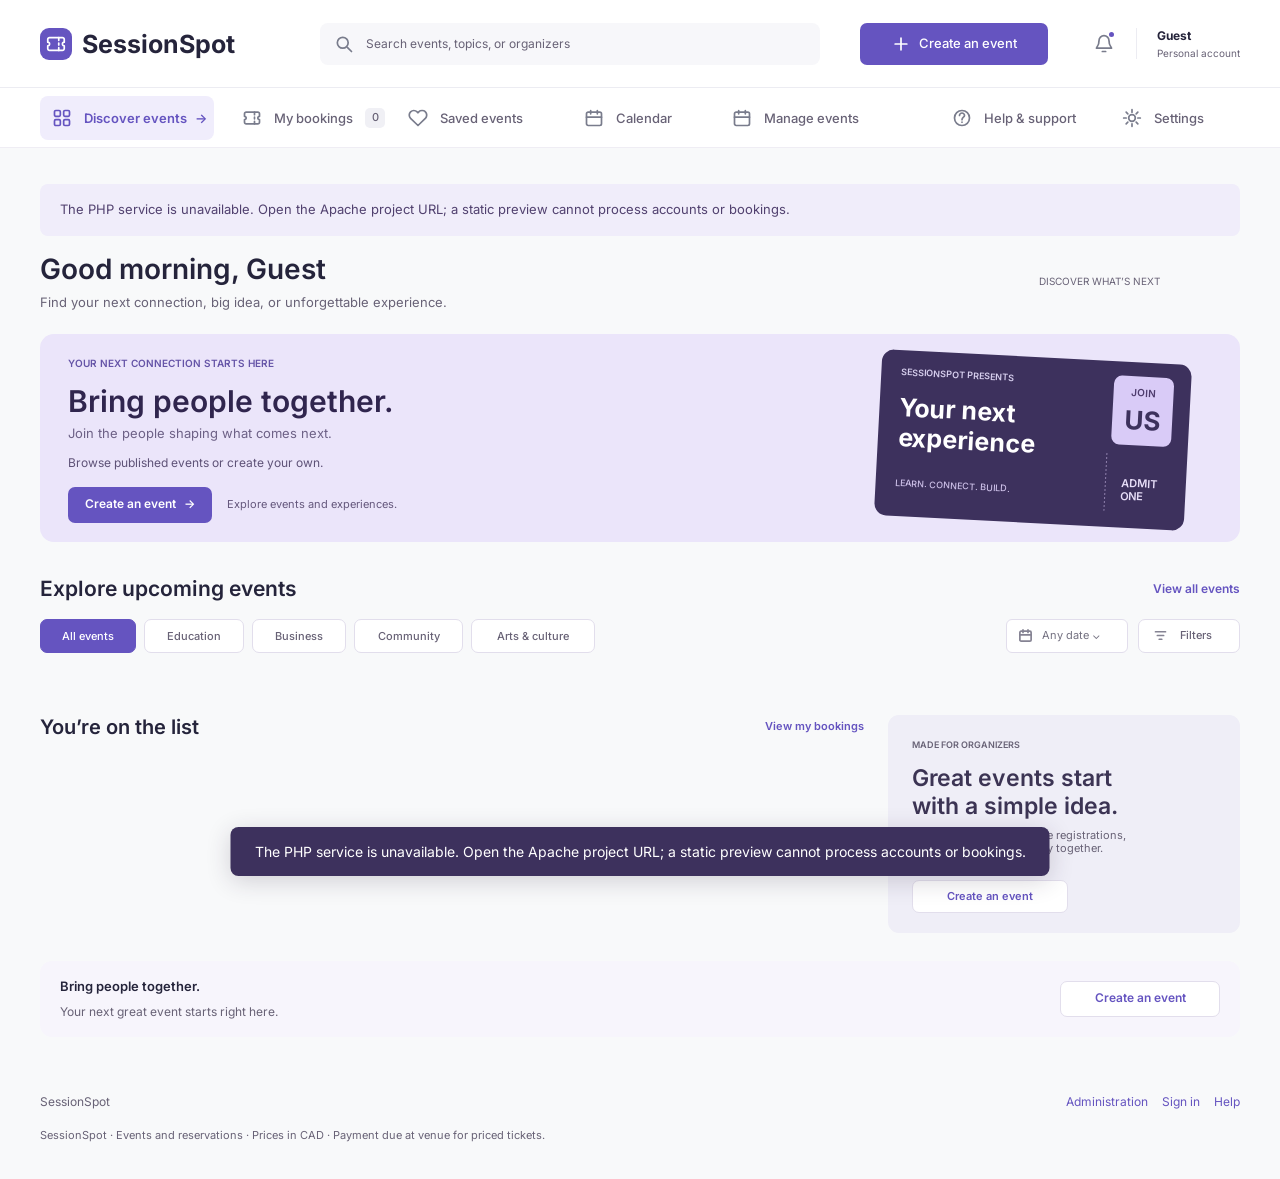
==== commit c1d5f0a7: "Complete SessionSpot V1 full-stack implementation" ====
--- a/index.html
+++ b/index.html
@@ -5,7 +5,7 @@
     <meta name="viewport" content="width=device-width, initial-scale=1" />
     <meta
       name="description"
-      content="SessionSpot — discover events and try a browser-local university ticket booking prototype."
+      content="SessionSpot — discover events and reserve tickets."
     />
     <title>Discover events | SessionSpot</title>
     <link rel="icon" type="image/svg+xml" href="assets/icon.svg" />
@@ -18,8 +18,8 @@
     />
     <link rel="stylesheet" href="css/style.css" />
     <link rel="stylesheet" href="css/figma.css?v=b4d6a79280" />
-    <script defer src="js/form-guard.js?v=d79fb3a354"></script>
-    <script type="module" src="js/app.js?v=08b46b5db8"></script>
+    <script defer src="js/form-guard.js?v=54ca397aae"></script>
+    <script type="module" src="js/app.js?v=defcacf091"></script>
   </head>
   <body data-figma-node="2:2" data-page="index">
     <a class="skip" href="#main">Skip to main content</a>
@@ -77,7 +77,7 @@
         ><a class="account" href="profile.html"
           ><span class="avatar" aria-hidden="true">AM</span
           ><span class="account-text"
-            ><strong data-profile-name>Alex Morgan</strong
+            ><strong data-profile-name>Guest</strong
             ><small>Personal account</small></span
           ><span class="sr-only">My profile</span></a
         >
@@ -105,7 +105,7 @@
           height="20"
           aria-hidden="true"
         /><span>My bookings</span
-        ><span class="badge" data-booking-count>2</span></a
+        ><span class="badge" data-booking-count>0</span></a
       ><a class="nav-link" href="index.html?view=saved"
         ><img
           class="icon figma-icon"
@@ -157,37 +157,36 @@
     <main id="main" tabindex="-1" class="discover-main">
       <div class="row between greeting">
         <div>
-          <h1>Good morning, <span data-first-name>Alex</span></h1>
+          <h1>Good morning, <span data-first-name>Guest</span></h1>
           <p class="subtitle">
             Find your next connection, big idea, or unforgettable experience.
           </p>
         </div>
-        <span class="greeting-date">Tuesday, November 10</span>
+        <span class="greeting-date">Discover what’s next</span>
       </div>
       <section class="feature" aria-labelledby="featured-heading">
         <div>
-          <div class="eyebrow">Featured event / Community & innovation</div>
-          <h2 id="featured-heading">Big ideas. Real connections.</h2>
+          <div class="eyebrow">Your next connection starts here</div>
+          <h2 id="featured-heading">Bring people together.</h2>
           <p>Join the people shaping what comes next.</p>
           <p class="feature-meta">
-            Nov 21, 2026 &nbsp; · &nbsp; 9:00 AM &nbsp; · &nbsp; City Convention
-            Center
+            Browse published events or create your own.
           </p>
           <div class="row">
-            <a class="btn" href="reserve.html?event=summit"
-              >Reserve a spot
+            <a class="btn" href="create-event.html"
+              >Create an event
               <span class="direction-arrow" aria-hidden="true">→</span></a
-            ><span class="small muted">From $15 / person</span>
+            ><span class="small muted">Explore events and experiences.</span>
           </div>
         </div>
         <div
           class="ticket-art"
           role="img"
-          aria-label="Illustrated Innovation Summit ticket, November 21"
+          aria-label="Decorative SessionSpot event ticket illustration"
         >
           <div class="art-label">SESSIONSPOT PRESENTS</div>
-          <h3>Innovation<br />Summit ’26</h3>
-          <div class="date-block">NOV<strong>21</strong></div>
+          <h3>Your next<br />experience</h3>
+          <div class="date-block">JOIN<strong>US</strong></div>
           <div class="art-footer">LEARN. CONNECT. BUILD.</div>
           <div class="admit">ADMIT<br />ONE</div>
         </div>
@@ -327,22 +326,19 @@
       </div>
       <footer class="page-footer">
         <div class="row between">
-          <span>SessionSpot · COMP 3540 · Team G13</span
+          <span>SessionSpot</span
           ><span
-            ><a href="admin.html">Demo admin</a
-            ><a href="login.html">Demo sign in</a
+            ><a href="admin.html">Administration</a
+            ><a href="login.html">Sign in</a
             ><a href="help.html">Help</a></span
           >
         </div>
-        <p class="prototype">
-          Part 2 prototype · Browser-local sample data · Demo date: November 10,
-          2026 · No real payments, email or authentication.
-        </p>
+        <p class="prototype">SessionSpot · Events and reservations · Prices in CAD · Payment due at venue for priced tickets.</p>
       </footer>
     </main>
     <noscript
       ><p class="noscript">
-        Enable JavaScript to use the sample event and booking interactions. Page
+        Enable JavaScript to use accounts, events and reservations. Page
         navigation remains available.
       </p></noscript
     >
